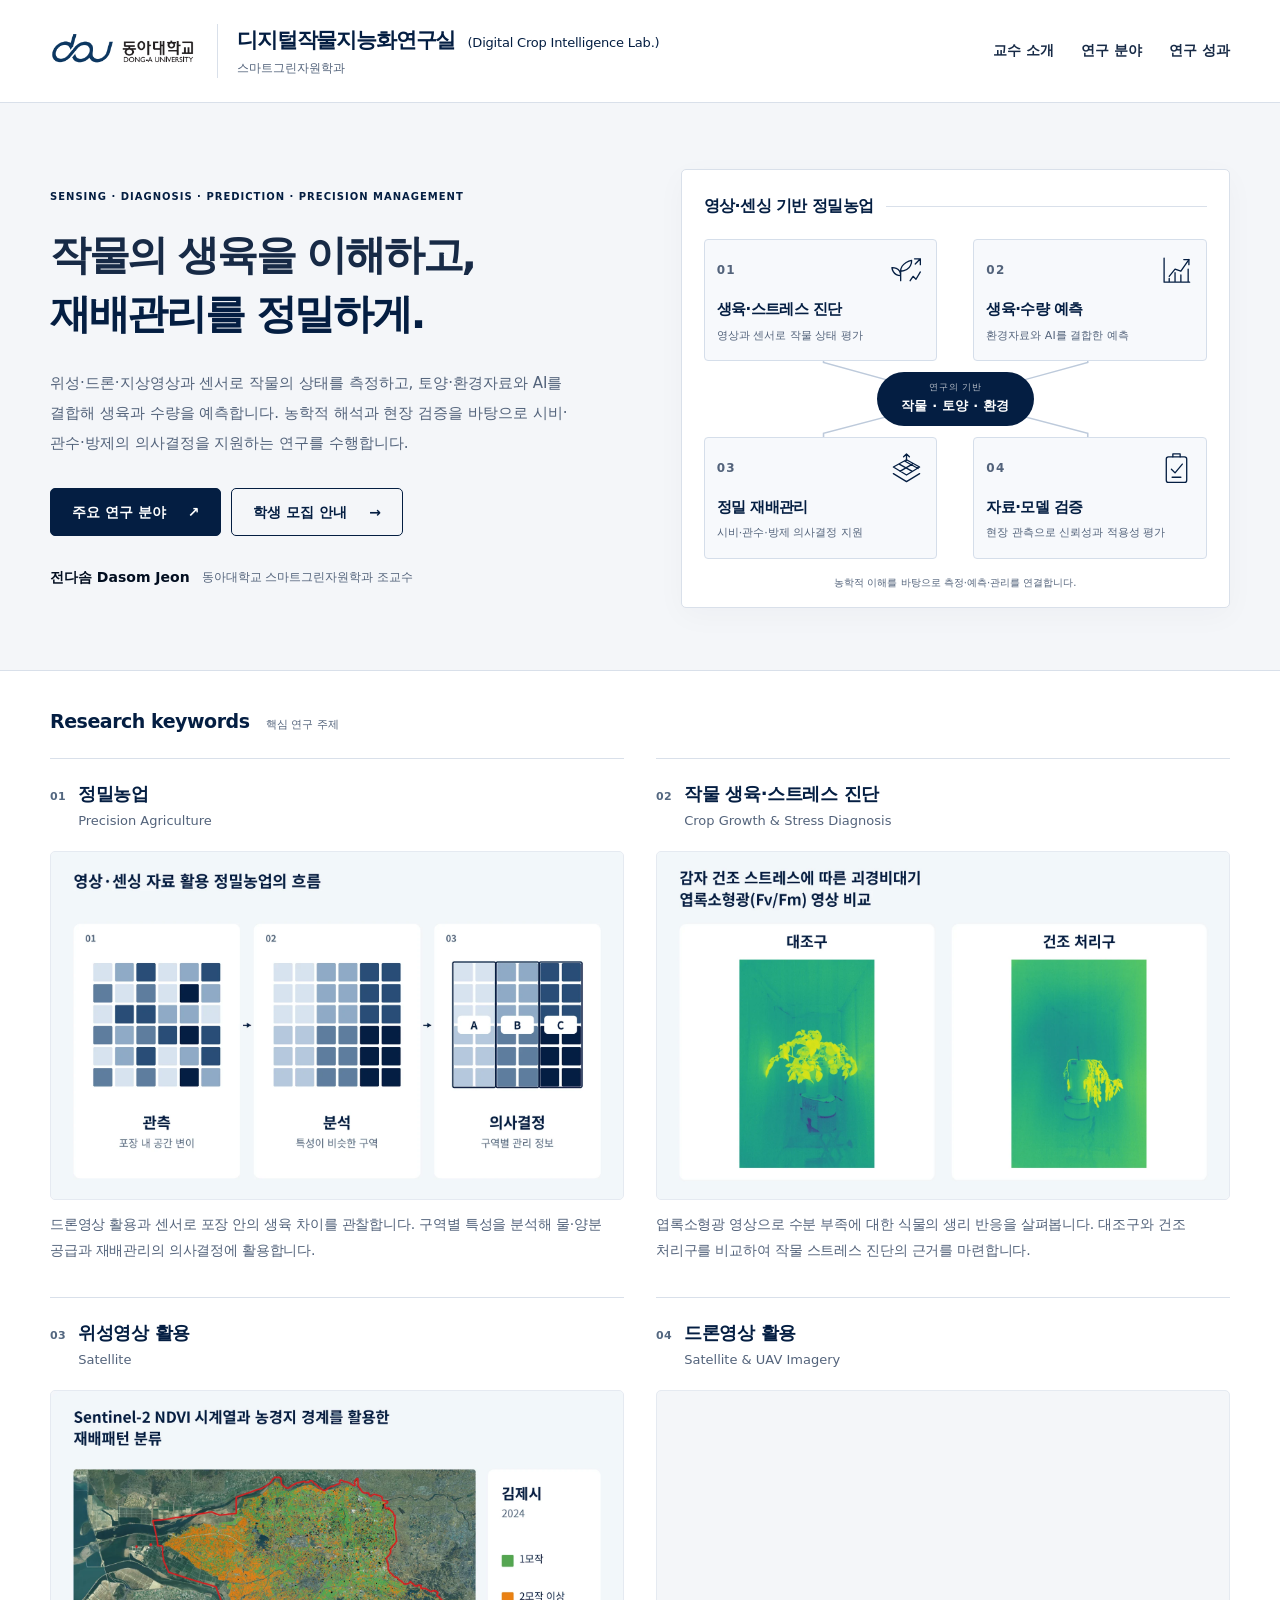
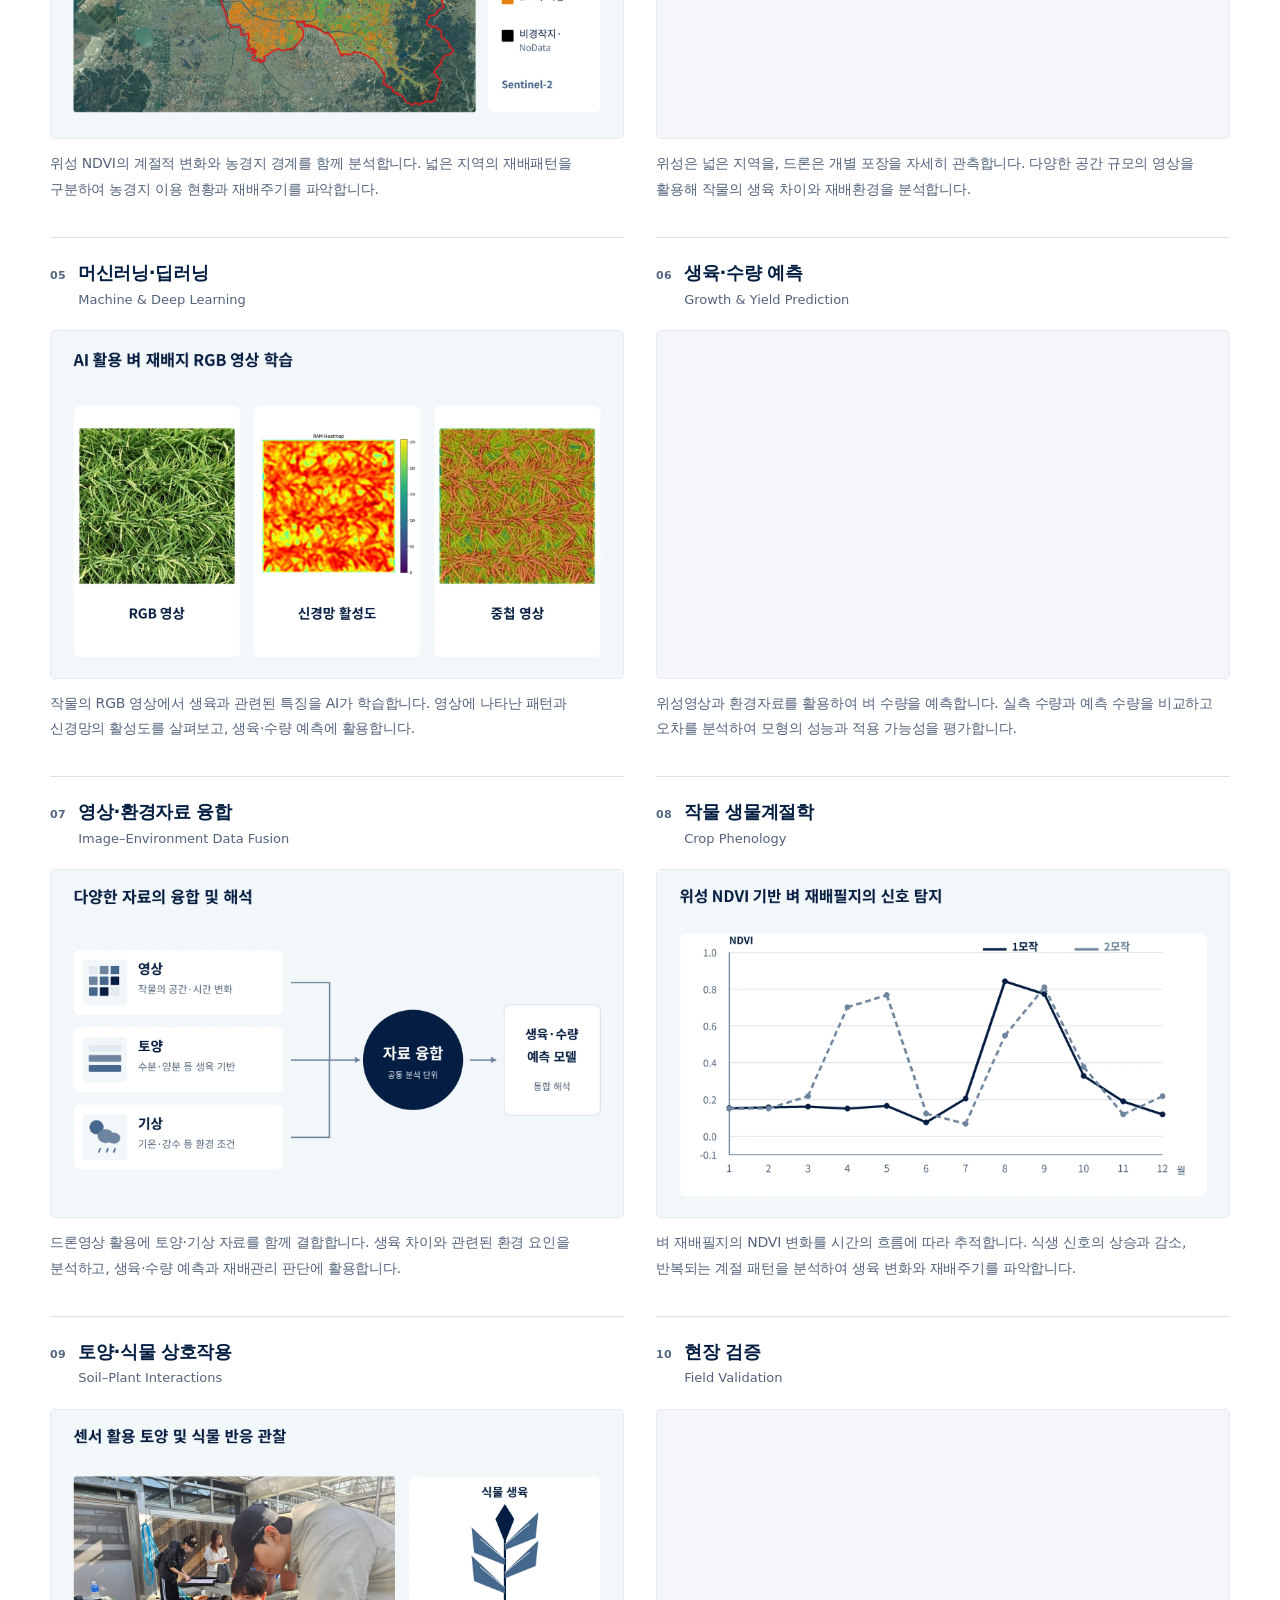
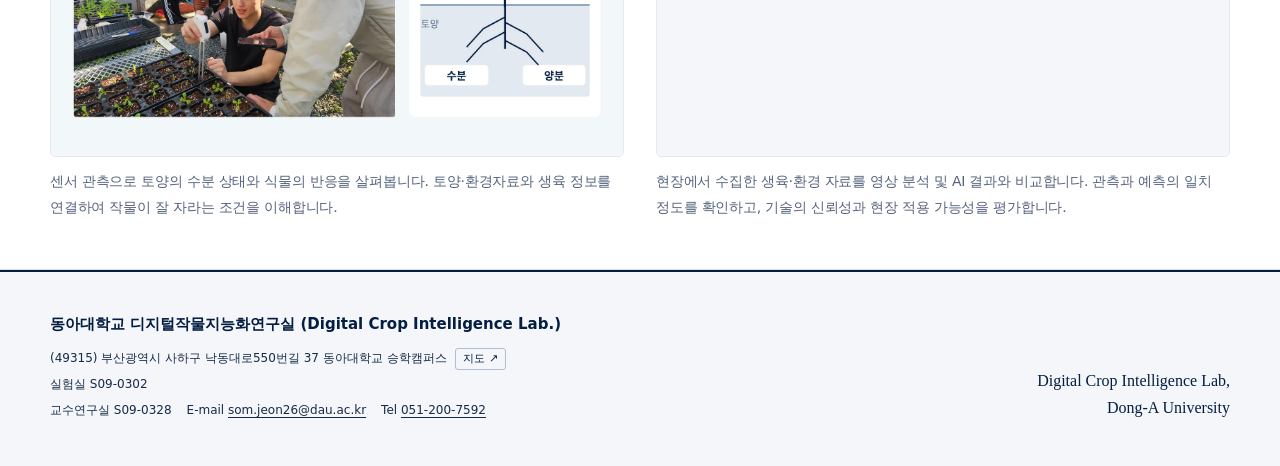
==== index.html @ 8d0b6e5c "Add files via upload" ====
<!doctype html>
<html lang="ko"><head><meta charset="utf-8"><meta name="viewport" content="width=device-width,initial-scale=1"><title>홈 | 전다솜 · 디지털작물지능화연구실</title><meta name="description" content="동아대학교 디지털작물지능화연구실. 영상·센싱·AI와 농학적 이해를 결합해 작물 생육·스트레스 진단, 수량 예측과 정밀 재배관리를 연구합니다."><meta name="theme-color" content="#041e42"><link rel="icon" type="image/svg+xml" href="assets/favicon.svg"><link rel="stylesheet" href="styles.css"><script src="script.js" defer></script><noscript><style>.site-nav{display:block!important}.menu-toggle,.paper-tools{display:none!important}</style></noscript></head><body><a class="skip" href="#main">본문 바로가기</a><header class="site-header"><div class="wrap header-inner"><a class="brand" href="index.html" aria-label="동아대학교 디지털작물지능화연구실 홈"><img class="brand-logo" src="assets/donga-ui.png" alt="동아대학교 DONG-A UNIVERSITY" width="247" height="72"><span class="brand-text"><span class="brand-name">디지털작물지능화연구실 <span class="brand-en" lang="en">(Digital Crop Intelligence Lab.)</span></span><span class="brand-sub">스마트그린자원학과</span></span></a><button class="menu-toggle" type="button" aria-expanded="false" aria-controls="main-nav">메뉴</button><nav class="site-nav" id="main-nav" aria-label="주 메뉴"><ul><li><a href="about.html">교수 소개</a></li><li><a href="research.html">연구 분야</a></li><li><a href="publications.html">연구 성과</a></li></ul></nav></div></header><main id="main" tabindex="-1"><section class="hero home-hero"><div class="wrap"><div class="hero-grid"><div class="hero-copy"><div class="eyebrow">Sensing · Diagnosis · Prediction · Precision Management</div><h1>작물의 생육을 이해하고,<br><em>재배관리를 정밀하게.</em></h1><p>위성·드론·지상영상과 센서로 작물의 상태를 측정하고, 토양·환경자료와 AI를 결합해 생육과 수량을 예측합니다. 농학적 해석과 현장 검증을 바탕으로 시비·관수·방제의 의사결정을 지원하는 연구를 수행합니다.</p><div class="actions"><a class="btn primary" href="research.html">주요 연구 분야 <span aria-hidden="true">↗</span></a><a class="btn secondary" href="recruit.html">학생 모집 안내 <span aria-hidden="true">→</span></a></div><div class="hero-byline"><strong>전다솜 Dasom Jeon</strong><span>동아대학교 스마트그린자원학과 조교수</span></div></div><figure class="research-concept" aria-labelledby="concept-caption"><div class="concept-heading">영상·센싱 기반 정밀농업</div><div class="concept-network"><svg class="concept-lines" viewBox="0 0 480 370" preserveAspectRatio="none" aria-hidden="true"><path d="M114 90V143L240 185 366 143V90M114 280V225L240 185 366 225V280"/></svg><a class="concept-node node-1" href="research.html#diagnosis"><span class="concept-top"><span class="concept-index">01</span><svg viewBox="0 0 48 48" fill="none" stroke="currentColor" stroke-width="1.8" stroke-linecap="round" stroke-linejoin="round" aria-hidden="true"><path d="M16 38V25m0 6C5 31 4 20 4 20s12-1 12 11Zm0-6c0-12 15-15 15-15s1 14-15 15Z"/><path d="M35 8h8v8M43 8l-7 7M29 38l4-6 4 4 6-10"/></svg></span><strong>생육·스트레스 진단</strong><span class="concept-desc">영상과 센서로 작물 상태 평가</span></a><a class="concept-node node-2" href="research.html#prediction"><span class="concept-top"><span class="concept-index">02</span><svg viewBox="0 0 48 48" fill="none" stroke="currentColor" stroke-width="1.8" stroke-linecap="round" stroke-linejoin="round" aria-hidden="true"><path d="M7 7v33h35M14 32l8-10 8 3 11-16"/><path d="M34 9h7v7"/><path d="M14 39v-4m8 4V27m8 12V30m10 9V22"/></svg></span><strong>생육·수량 예측</strong><span class="concept-desc">환경자료와 AI를 결합한 예측</span></a><a class="concept-node node-3" href="research.html#management"><span class="concept-top"><span class="concept-index">03</span><svg viewBox="0 0 48 48" fill="none" stroke="currentColor" stroke-width="1.8" stroke-linecap="round" stroke-linejoin="round" aria-hidden="true"><path d="m6 22 18-10 18 10-18 11-18-11Zm0 9 18 11 18-11M14 18l18 10M22 14l18 10M15 28l17-10"/><path d="M24 13V4m-4 4 4-4 4 4"/></svg></span><strong>정밀 재배관리</strong><span class="concept-desc">시비·관수·방제 의사결정 지원</span></a><a class="concept-node node-4" href="research.html#validation"><span class="concept-top"><span class="concept-index">04</span><svg viewBox="0 0 48 48" fill="none" stroke="currentColor" stroke-width="1.8" stroke-linecap="round" stroke-linejoin="round" aria-hidden="true"><rect x="10" y="8" width="28" height="35" rx="3"/><path d="M19 8V4h10v4M17 25l5 5 10-12M18 36h12"/></svg></span><strong>자료·모델 검증</strong><span class="concept-desc">현장 관측으로 신뢰성과 적용성 평가</span></a><div class="concept-core"><span>연구의 기반</span><strong>작물 · 토양 · 환경</strong></div></div><figcaption id="concept-caption">농학적 이해를 바탕으로 측정·예측·관리를 연결합니다.</figcaption></figure></div></div></section><section class="keywords-section" aria-labelledby="keywords-title"><div class="wrap"><div class="keywords-heading"><h2 id="keywords-title" lang="en">Research keywords</h2><span>핵심 연구 주제</span></div><ol class="keyword-list keyword-gallery"><li class="keyword-card"><div class="keyword-card-heading"><span class="keyword-number">01</span><div><strong>정밀농업</strong><span class="keyword-english" lang="en">Precision Agriculture</span></div></div><figure class="keyword-figure"><button type="button" class="keyword-visual" aria-label="정밀농업 시각자료 크게 보기" aria-haspopup="dialog" data-title="정밀농업"><img src="assets/keywords/01-precision-agriculture.webp" alt="관측, 분석, 의사결정으로 이어지는 정밀농업 개념도. 격자 색은 설명용이며 실제 처방 지도가 아닙니다." width="1650" height="1000" loading="lazy" decoding="async"><span class="keyword-zoom" aria-hidden="true">크게 보기 <span>＋</span></span></button><figcaption>드론영상 활용과 센서로 포장 안의 생육 차이를 관찰합니다. 구역별 특성을 분석해 물·양분 공급과 재배관리의 의사결정에 활용합니다.</figcaption></figure></li><li class="keyword-card"><div class="keyword-card-heading"><span class="keyword-number">02</span><div><strong>작물 생육·스트레스 진단</strong><span class="keyword-english" lang="en">Crop Growth &amp; Stress Diagnosis</span></div></div><figure class="keyword-figure"><button type="button" class="keyword-visual" aria-label="작물 생육·스트레스 진단 시각자료 크게 보기" aria-haspopup="dialog" data-title="작물 생육·스트레스 진단"><img src="assets/keywords/02-crop-stress.webp" alt="감자 괴경비대기의 대조구와 건조 처리구 엽록소 형광 Fv/Fm 원본 영상 두 장." width="1650" height="1000" loading="lazy" decoding="async"><span class="keyword-zoom" aria-hidden="true">크게 보기 <span>＋</span></span></button><figcaption>엽록소형광 영상으로 수분 부족에 대한 식물의 생리 반응을 살펴봅니다. 대조구와 건조 처리구를 비교하여 작물 스트레스 진단의 근거를 마련합니다.</figcaption></figure></li><li class="keyword-card"><div class="keyword-card-heading"><span class="keyword-number">03</span><div><strong>위성영상 활용</strong><span class="keyword-english" lang="en">Satellite</span></div></div><figure class="keyword-figure"><button type="button" class="keyword-visual" aria-label="위성영상 활용 시각자료 크게 보기" aria-haspopup="dialog" data-title="위성영상 활용"><img src="assets/keywords/03-remote-sensing.webp" alt="김제시 2024년 재배패턴 지도. 초록은 1모작, 주황은 2모작 이상, 검정은 비경작지 또는 NoData입니다." width="1650" height="1000" loading="lazy" decoding="async"><span class="keyword-zoom" aria-hidden="true">크게 보기 <span>＋</span></span></button><figcaption>위성 NDVI의 계절적 변화와 농경지 경계를 함께 분석합니다. 넓은 지역의 재배패턴을 구분하여 농경지 이용 현황과 재배주기를 파악합니다.</figcaption></figure></li><li class="keyword-card"><div class="keyword-card-heading"><span class="keyword-number">04</span><div><strong>드론영상 활용</strong><span class="keyword-english" lang="en">Satellite &amp; UAV Imagery</span></div></div><figure class="keyword-figure"><button type="button" class="keyword-visual" aria-label="드론영상 활용 시각자료 크게 보기" aria-haspopup="dialog" data-title="드론영상 활용"><img src="assets/keywords/04-satellite-uav.webp" alt="드론을 준비하는 현장 사진과 벼 시험포장의 상공 영상. 두 자료는 별개의 연구 사례입니다." width="1650" height="1000" loading="lazy" decoding="async"><span class="keyword-zoom" aria-hidden="true">크게 보기 <span>＋</span></span></button><figcaption>위성은 넓은 지역을, 드론은 개별 포장을 자세히 관측합니다. 다양한 공간 규모의 영상을 활용해 작물의 생육 차이와 재배환경을 분석합니다.</figcaption></figure></li><li class="keyword-card"><div class="keyword-card-heading"><span class="keyword-number">05</span><div><strong>머신러닝·딥러닝</strong><span class="keyword-english" lang="en">Machine &amp; Deep Learning</span></div></div><figure class="keyword-figure"><button type="button" class="keyword-visual" aria-label="머신러닝·딥러닝 시각자료 크게 보기" aria-haspopup="dialog" data-title="머신러닝·딥러닝"><img src="assets/keywords/05-machine-learning.webp" alt="실제 벼 RGB 영상, RAM 신경망 활성도 지도와 원본 영상에 중첩한 결과. 활성도는 피해 정도나 인과적 중요도가 아닙니다." width="1650" height="1000" loading="lazy" decoding="async"><span class="keyword-zoom" aria-hidden="true">크게 보기 <span>＋</span></span></button><figcaption>작물의 RGB 영상에서 생육과 관련된 특징을 AI가 학습합니다. 영상에 나타난 패턴과 신경망의 활성도를 살펴보고, 생육·수량 예측에 활용합니다.</figcaption></figure></li><li class="keyword-card"><div class="keyword-card-heading"><span class="keyword-number">06</span><div><strong>생육·수량 예측</strong><span class="keyword-english" lang="en">Growth &amp; Yield Prediction</span></div></div><figure class="keyword-figure"><button type="button" class="keyword-visual" aria-label="생육·수량 예측 시각자료 크게 보기" aria-haspopup="dialog" data-title="생육·수량 예측"><img src="assets/keywords/06-yield-prediction.webp" alt="바로미2 벼의 실측 수량과 모형 예측 수량 산점도. 원본 점과 1대1 기준선, 단위 kg/10a를 유지했습니다." width="1650" height="1000" loading="lazy" decoding="async"><span class="keyword-zoom" aria-hidden="true">크게 보기 <span>＋</span></span></button><figcaption>위성영상과 환경자료를 활용하여 벼 수량을 예측합니다. 실측 수량과 예측 수량을 비교하고 오차를 분석하여 모형의 성능과 적용 가능성을 평가합니다.</figcaption></figure></li><li class="keyword-card"><div class="keyword-card-heading"><span class="keyword-number">07</span><div><strong>영상·환경자료 융합</strong><span class="keyword-english" lang="en">Image–Environment Data Fusion</span></div></div><figure class="keyword-figure"><button type="button" class="keyword-visual" aria-label="영상·환경자료 융합 시각자료 크게 보기" aria-haspopup="dialog" data-title="영상·환경자료 융합"><img src="assets/keywords/07-data-fusion.webp" alt="영상, 토양, 기상 자료가 공통 분석 단위로 융합되고 생육·수량 예측 모델로 연결되는 개념도." width="1650" height="1000" loading="lazy" decoding="async"><span class="keyword-zoom" aria-hidden="true">크게 보기 <span>＋</span></span></button><figcaption>드론영상 활용에 토양·기상 자료를 함께 결합합니다. 생육 차이와 관련된 환경 요인을 분석하고, 생육·수량 예측과 재배관리 판단에 활용합니다.</figcaption></figure></li><li class="keyword-card"><div class="keyword-card-heading"><span class="keyword-number">08</span><div><strong>작물 생물계절학</strong><span class="keyword-english" lang="en">Crop Phenology</span></div></div><figure class="keyword-figure"><button type="button" class="keyword-visual" aria-label="작물 생물계절학 시각자료 크게 보기" aria-haspopup="dialog" data-title="작물 생물계절학"><img src="assets/keywords/08-crop-phenology.webp" alt="제공된 PPT의 실제 월별 NDVI 중 1모작과 2모작 시계열을 다시 그린 그래프. 1월부터 12월까지 원래 수치와 직선 연결을 유지했습니다." width="1650" height="1000" loading="lazy" decoding="async"><span class="keyword-zoom" aria-hidden="true">크게 보기 <span>＋</span></span></button><figcaption>벼 재배필지의 NDVI 변화를 시간의 흐름에 따라 추적합니다. 식생 신호의 상승과 감소, 반복되는 계절 패턴을 분석하여 생육 변화와 재배주기를 파악합니다.</figcaption></figure></li><li class="keyword-card"><div class="keyword-card-heading"><span class="keyword-number">09</span><div><strong>토양·식물 상호작용</strong><span class="keyword-english" lang="en">Soil–Plant Interactions</span></div></div><figure class="keyword-figure"><button type="button" class="keyword-visual" aria-label="토양·식물 상호작용 시각자료 크게 보기" aria-haspopup="dialog" data-title="토양·식물 상호작용"><img src="assets/keywords/09-soil-plant.webp" alt="학생들의 온실 센서 측정 사진과 토양의 수분·양분 및 식물 뿌리의 연결을 표현한 개념도." width="1650" height="1000" loading="lazy" decoding="async"><span class="keyword-zoom" aria-hidden="true">크게 보기 <span>＋</span></span></button><figcaption>센서 관측으로 토양의 수분 상태와 식물의 반응을 살펴봅니다. 토양·환경자료와 생육 정보를 연결하여 작물이 잘 자라는 조건을 이해합니다.</figcaption></figure></li><li class="keyword-card"><div class="keyword-card-heading"><span class="keyword-number">10</span><div><strong>현장 검증</strong><span class="keyword-english" lang="en">Field Validation</span></div></div><figure class="keyword-figure"><button type="button" class="keyword-visual" aria-label="현장 검증 시각자료 크게 보기" aria-haspopup="dialog" data-title="현장 검증"><img src="assets/keywords/10-field-validation.webp" alt="관측 타워가 있는 벼 포장에서 생육을 조사하는 원본 사진과 지상 관측 및 영상 분석의 비교 개념도." width="1650" height="1000" loading="lazy" decoding="async"><span class="keyword-zoom" aria-hidden="true">크게 보기 <span>＋</span></span></button><figcaption>현장에서 수집한 생육·환경 자료를 영상 분석 및 AI 결과와 비교합니다. 관측과 예측의 일치 정도를 확인하고, 기술의 신뢰성과 현장 적용 가능성을 평가합니다.</figcaption></figure></li></ol><dialog id="keyword-lightbox" class="keyword-lightbox" aria-labelledby="keyword-lightbox-title"><div class="keyword-lightbox-head"><p id="keyword-lightbox-title"></p><button type="button" class="keyword-lightbox-close" aria-label="확대 이미지 닫기">닫기 <span aria-hidden="true">×</span></button></div><img id="keyword-lightbox-image" alt=""><p id="keyword-lightbox-caption"></p></dialog></div></section></main><footer class="site-footer"><div class="wrap footer-main"><div class="footer-info"><strong>동아대학교 디지털작물지능화연구실 <span lang="en">(Digital Crop Intelligence Lab.)</span></strong><p>(49315) 부산광역시 사하구 낙동대로550번길 37 동아대학교 승학캠퍼스 <a class="footer-map" href="https://map.kakao.com/?q=%EB%8F%99%EC%95%84%EB%8C%80%ED%95%99%EA%B5%90%20%EC%8A%B9%ED%95%99%EC%BA%A0%ED%8D%BC%EC%8A%A4" target="_blank" rel="noopener noreferrer">지도 <span aria-hidden="true">↗</span></a></p><p>실험실 S09-0302</p><p class="footer-contact"><span>교수연구실 S09-0328</span><span>E-mail <a href="mailto:som.jeon26@dau.ac.kr">som.jeon26@dau.ac.kr</a></span><span>Tel <a href="tel:+82512007592">051-200-7592</a></span></p></div><p class="footer-signature" lang="en">Digital Crop Intelligence Lab,<br>Dong-A University</p></div></footer></body></html>
---- styles.css ----
/* 색상과 간격은 이 파일의 위쪽 변수에서 변경할 수 있습니다. */
:root{--ink:#020e20;--text:#172a46;--muted:#53637b;--navy:#041e42;--navy-dark:#03162f;--tint:#dce3ec;--surface:#f4f6f9;--paper:#fff;--line:#d9e0ea;--soft:#eaf0f7;--radius:14px;--max:1180px}
*{box-sizing:border-box}html{scroll-behavior:smooth;scroll-padding-top:110px}body{margin:0;color:var(--text);background:var(--paper);font-family:'Noto Sans KR','Apple SD Gothic Neo','Malgun Gothic',system-ui,sans-serif;font-size:16px;line-height:1.75;word-break:keep-all}a{color:inherit;text-decoration:none}button,input{font:inherit}img{max-width:100%;height:auto;display:block}button,a,input{ -webkit-tap-highlight-color:transparent}button{cursor:pointer}a:focus-visible,button:focus-visible,input:focus-visible{outline:3px solid #041e42;outline-offset:5px}::selection{background:#d6e0ef}.wrap{width:min(var(--max),calc(100% - 88px));margin:auto}.skip{position:fixed;left:15px;top:-100px;background:white;padding:10px 20px;z-index:100}.skip:focus{top:10px}.topbar{background:var(--navy-dark);color:#e6ebf3;font-size:12px;letter-spacing:.02em}.topbar .wrap{display:flex;align-items:center;justify-content:space-between;gap:20px;min-height:34px}.topbar a:hover{text-decoration:underline}.site-header{position:sticky;top:0;z-index:40;background:#fff;border-bottom:1px solid var(--line)}.header-inner{display:flex;align-items:center;justify-content:space-between;min-height:88px;gap:28px}.brand{display:flex;align-items:center;gap:12px;min-width:0}.brand-mark{width:38px;height:43px;flex:0 0 38px}.brand-name{display:block;font-weight:750;font-size:20px;letter-spacing:-.055em;line-height:1.4}.brand-sub{display:block;color:var(--muted);font-size:11px;letter-spacing:.035em;line-height:1.6}.site-nav ul{display:flex;gap:24px;list-style:none;margin:0;padding:0}.site-nav a{display:block;white-space:nowrap;font-size:14px;font-weight:600;padding:31px 0;border-bottom:2px solid transparent}.site-nav a:hover,.site-nav a[aria-current=page]{color:var(--navy);border-color:var(--navy)}.menu-toggle{display:none;background:white;border:1px solid var(--line);border-radius:6px;padding:7px 12px;color:var(--ink)}
.eyebrow{font-size:11px;font-weight:750;letter-spacing:.19em;text-transform:uppercase;color:var(--navy)}.hero{background:var(--surface);border-bottom:1px solid var(--line);overflow:hidden}.hero-grid{display:grid;grid-template-columns:1.12fr 1fr;gap:58px;align-items:center;padding:72px 0 64px}.hero h1{font-size:clamp(34px,3.7vw,49px);font-weight:750;line-height:1.38;letter-spacing:-.065em;margin:21px 0 24px}.hero h1 em{font-style:normal;color:var(--navy)}.hero p{font-size:16px;line-height:1.95;color:var(--muted);max-width:530px;margin:0}.actions{display:flex;flex-wrap:wrap;gap:10px;margin-top:30px}.btn{display:inline-flex;gap:22px;justify-content:center;align-items:center;padding:12px 21px;border:1px solid var(--navy);font-size:14px;font-weight:650;border-radius:5px;line-height:1.6;transition:background .15s,transform .15s}.btn.primary{background:var(--navy);color:white}.btn.primary:hover{background:var(--navy-dark);transform:translateY(-1px)}.btn.secondary{color:var(--navy);background:transparent}.btn.secondary:hover{background:var(--soft)}.hero-byline{display:flex;gap:12px;align-items:center;margin-top:29px;font-size:12px;color:var(--muted)}.hero-byline strong{font-size:14px;color:var(--ink)}.hero-art{position:relative;margin:0}.hero-art img{width:100%;border-radius:14px}.hero-art figcaption{font-size:10px;color:var(--muted);text-align:right;margin-top:7px;letter-spacing:.03em}.keyword-strip{padding:20px 0;border-top:1px solid var(--line);display:flex;gap:20px;align-items:center}.keyword-strip .label{font-size:10px;letter-spacing:.14em;font-weight:700;color:var(--muted);white-space:nowrap}.tags{display:flex;gap:8px;flex-wrap:wrap}.tag{display:inline-block;border:1px solid var(--line);padding:4px 11px;border-radius:30px;font-size:11px;color:var(--navy);background:rgba(255,255,255,.6)}
.section{padding:68px 0}.section.alt{background:var(--surface)}.section-head{display:flex;justify-content:space-between;gap:25px;align-items:end;margin-bottom:29px}.section-head h2,.content-title{font-size:28px;letter-spacing:-.045em;line-height:1.4;margin:7px 0 0}.section-head p{margin:8px 0 0;font-size:14px;color:var(--muted)}.text-link{display:inline-flex;align-items:center;gap:14px;font-size:13px;font-weight:700;color:var(--navy);white-space:nowrap}.text-link:hover{text-decoration:underline}.research-grid{display:grid;grid-template-columns:repeat(3,1fr);gap:23px}.research-card{border-top:2px solid var(--navy);padding:24px 0 0;display:flex;flex-direction:column;align-items:start}.research-card .index{font-size:11px;letter-spacing:.12em;color:var(--muted)}.research-card h3{font-size:20px;line-height:1.5;letter-spacing:-.035em;margin:15px 0 10px}.research-card p{font-size:14px;color:var(--muted);line-height:1.9;margin:0 0 18px}.research-card .text-link{margin-top:auto}.quick-grid{display:grid;grid-template-columns:repeat(3,1fr);border-top:1px solid var(--line);border-left:1px solid var(--line)}.quick-link{padding:25px 26px;border-right:1px solid var(--line);border-bottom:1px solid var(--line);transition:background .15s}.quick-link:hover{background:var(--soft)}.quick-link .kicker{font-size:10px;color:var(--muted);letter-spacing:.13em;text-transform:uppercase}.quick-link h3{font-size:19px;margin:7px 0}.quick-link p{font-size:13px;color:var(--muted);margin:0;min-height:48px}.quick-link .arrow{display:block;text-align:right;font-size:22px;margin-top:12px;color:var(--navy)}.featured-paper{display:grid;grid-template-columns:150px 1fr;gap:28px;border-top:1px solid var(--line);padding:26px 0}.featured-paper:last-child{border-bottom:1px solid var(--line)}.featured-meta{font-size:12px;color:var(--muted)}.featured-meta strong{display:block;font-size:17px;color:var(--navy);margin-bottom:5px}.featured-paper h3{font-family:Georgia,'Times New Roman',serif;font-size:21px;line-height:1.5;letter-spacing:-.01em;margin:0 0 10px;font-weight:500;word-break:normal}.featured-paper p{margin:0;color:var(--muted);font-size:13px}.contact-band{background:var(--navy-dark);color:white;padding:42px 0}.contact-band .wrap{display:flex;justify-content:space-between;gap:30px;align-items:center}.contact-band h2{font-size:24px;margin:0 0 6px;letter-spacing:-.04em}.contact-band p{font-size:14px;color:#ccd7e6;margin:0}.contact-band .btn{background:#dce3ec;border-color:#dce3ec;color:var(--navy-dark);white-space:nowrap}
.page-head{background:var(--surface);border-bottom:1px solid var(--line);padding:44px 0 40px}.breadcrumbs{font-size:11px;color:var(--muted);display:flex;gap:10px;align-items:center;margin-bottom:25px}.breadcrumbs a:hover{text-decoration:underline}.page-head h1{font-size:36px;line-height:1.4;letter-spacing:-.05em;margin:8px 0 12px}.page-head p{max-width:670px;color:var(--muted);font-size:15px;margin:0}.profile-grid{display:grid;grid-template-columns:270px 1fr;gap:62px;align-items:start}.portrait-wrap{background:var(--surface);border:1px solid var(--line);padding:16px}.portrait-wrap img{width:100%;aspect-ratio:3/4;object-fit:cover;object-position:center top}.profile-label{padding-top:16px}.profile-label h2{margin:0;font-size:26px;letter-spacing:-.04em}.profile-label .en{font:20px Georgia,serif;color:var(--muted)}.profile-label p{font-size:13px;margin:8px 0 0;color:var(--muted)}.profile-content h2{font-size:26px;letter-spacing:-.04em;line-height:1.55;margin:0 0 20px}.profile-content>p{color:var(--muted);font-size:15px;line-height:1.95;margin:0 0 18px}.details-list{margin:30px 0;display:grid;grid-template-columns:110px 1fr;gap:11px 17px;font-size:14px}.details-list dt{font-weight:700;color:var(--ink)}.details-list dd{margin:0;color:var(--muted);overflow-wrap:anywhere}.details-list a{color:var(--navy);text-decoration:underline;text-underline-offset:3px}.info-section{margin-top:34px;border-top:1px solid var(--line);padding-top:24px}.info-section h3{font-size:19px;margin:0 0 17px}.timeline{display:grid;gap:22px}.timeline-row{display:grid;grid-template-columns:105px 1fr;gap:19px;font-size:14px}.timeline-row .time{font-size:12px;color:var(--muted);padding-top:2px}.timeline-row strong{display:block;font-weight:700}.timeline-row p{font-size:13px;color:var(--muted);margin:3px 0 0}.subtle-note{font-size:12px;color:var(--muted);line-height:1.8}.research-detail{display:grid;grid-template-columns:95px 1fr;gap:25px;padding:36px 0 42px;border-bottom:1px solid var(--line);scroll-margin-top:110px}.research-detail:first-child{padding-top:0}.research-detail .large-number{font:46px Georgia,serif;color:#afbed2;line-height:1}.research-detail h2{font-size:27px;letter-spacing:-.035em;line-height:1.45;margin:0 0 9px}.research-detail .subtitle{font-size:11px;letter-spacing:.1em;color:var(--navy);text-transform:uppercase;margin:0 0 20px}.research-detail p{font-size:15px;color:var(--muted);line-height:1.95;max-width:850px}.research-detail ul{padding-left:20px;color:var(--muted);font-size:14px;line-height:2}.research-detail .tags{margin-top:20px}.approach{display:grid;grid-template-columns:repeat(3,1fr);gap:22px;margin-top:28px}.approach>div{border-left:2px solid var(--line);padding-left:20px}.approach h3{font-size:17px;margin:0 0 8px}.approach p{font-size:13px;color:var(--muted);margin:0}
.paper-tools{display:flex;justify-content:space-between;align-items:center;gap:18px;margin-bottom:28px;flex-wrap:wrap}.filters{display:flex;gap:8px;flex-wrap:wrap}.filter{border:1px solid var(--line);border-radius:4px;background:white;color:var(--muted);font-size:13px;padding:7px 16px}.filter[aria-pressed=true]{background:var(--navy);border-color:var(--navy);color:white}.paper-search{position:relative;display:flex;align-items:center;gap:10px}.paper-search input{width:230px;border:1px solid var(--line);border-radius:4px;padding:8px 12px;font-size:13px;background:white;color:var(--ink)}.paper-count{font-size:12px;color:var(--muted);margin:0 0 16px}.paper{border-top:1px solid var(--line);display:grid;grid-template-columns:73px 1fr;gap:25px;padding:30px 0}.paper:last-of-type{border-bottom:1px solid var(--line)}.paper[hidden]{display:none}.paper-year{font:24px Georgia,serif;color:var(--navy);line-height:1.5}.paper h2{font:500 23px/1.5 Georgia,'Times New Roman',serif;letter-spacing:-.01em;margin:0 0 12px;word-break:normal}.paper .authors{font-size:13px;color:var(--muted);margin:0 0 8px}.paper .journal{font-size:13px;color:var(--navy);margin:0 0 11px}.paper .summary{font-size:14px;color:var(--muted);margin:0 0 16px}.paper-bottom{display:flex;gap:14px;align-items:center;flex-wrap:wrap}.paper-bottom .tag{font-size:10px;padding:3px 10px}.no-results{padding:50px 0;color:var(--muted);text-align:center;border-top:1px solid var(--line)}[hidden]{display:none!important}.thesis{background:var(--surface);border:1px solid var(--line);padding:26px 30px;margin-top:38px}.thesis h2{font-size:19px;margin:0 0 9px}.thesis h3{font:500 20px/1.6 Georgia,serif;word-break:normal;margin:0 0 10px}.thesis p{font-size:13px;color:var(--muted);margin:0 0 14px}.empty-state{border:1px solid var(--line);background:var(--surface);padding:47px;max-width:900px;margin:auto}.empty-state h2{font-size:25px;line-height:1.5;letter-spacing:-.04em;margin:12px 0}.empty-state p{color:var(--muted);font-size:15px;max-width:640px}.member-card{display:grid;grid-template-columns:220px 1fr;gap:38px;align-items:center;border:1px solid var(--line);padding:27px}.member-card img{width:100%;aspect-ratio:3/4;object-fit:cover;object-position:top}.member-card h2{font-size:27px;margin:8px 0 0}.member-card .en{font:22px Georgia,serif;color:var(--muted)}.member-card p{font-size:14px;color:var(--muted)}.members-note{margin-top:35px;padding-top:27px;border-top:1px solid var(--line)}.members-note h2{font-size:21px;margin:0 0 10px}.members-note p{font-size:14px;color:var(--muted)}.contact-grid{display:grid;grid-template-columns:1.1fr 1fr;gap:50px}.contact-row{padding:23px 0;border-top:1px solid var(--line)}.contact-row:last-child{border-bottom:1px solid var(--line)}.contact-row .label{font-size:11px;letter-spacing:.1em;color:var(--muted);display:block;margin-bottom:10px;text-transform:uppercase}.contact-row a{font-size:21px;line-height:1.5;color:var(--navy);overflow-wrap:anywhere}.contact-row a:hover{text-decoration:underline}.contact-row p{font-size:15px;margin:0}.contact-row small{display:block;font-size:12px;color:var(--muted);margin-top:10px}.contact-aside{background:var(--surface);border:1px solid var(--line);padding:30px}.contact-aside h2{font-size:23px;margin:0 0 17px}.contact-aside h3{font-size:16px;margin:25px 0 7px}.contact-aside p{font-size:14px;color:var(--muted);line-height:1.9}.contact-aside .btn{margin-top:18px}.site-footer{padding:36px 0;border-top:1px solid var(--line);background:#fff}.footer-main{display:flex;justify-content:space-between;gap:35px}.footer-main strong{font-size:15px}.footer-main p{font-size:12px;color:var(--muted);margin:5px 0}.footer-links{display:flex;gap:20px;font-size:12px;color:var(--muted);align-items:start}.footer-links a:hover{text-decoration:underline}.footer-bottom{border-top:1px solid var(--line);padding-top:18px;margin-top:24px;display:flex;justify-content:space-between;gap:20px;font-size:10px;color:var(--muted);letter-spacing:.02em}.sr-only{position:absolute;width:1px;height:1px;padding:0;margin:-1px;overflow:hidden;clip:rect(0,0,0,0);white-space:nowrap;border:0}
@media(min-width:1500px){.hero-grid{padding-top:82px;padding-bottom:75px}}
@media(max-width:1120px){.wrap{width:calc(100% - 56px)}.header-inner{gap:18px}.brand-name{font-size:18px}.brand-sub{font-size:10px}.site-nav ul{gap:18px}.site-nav a{font-size:13px}.hero-grid{gap:30px}.hero h1{font-size:40px}}
@media(max-width:960px){.menu-toggle{display:block}.header-inner{min-height:78px;flex-wrap:wrap}.site-nav{display:none;width:100%;padding-bottom:16px}.site-nav.open{display:block}.site-nav ul{display:grid;grid-template-columns:repeat(3,1fr);gap:0 20px}.site-nav a{padding:10px 0}.hero-grid{gap:22px;padding:48px 0}.hero h1{font-size:34px}.hero p{font-size:14px}.hero-byline{flex-wrap:wrap}.profile-grid{gap:35px;grid-template-columns:220px 1fr}.research-card h3{font-size:18px}.brand-name{font-size:19px}}
@media(max-width:700px){.wrap{width:calc(100% - 40px)}.topbar .wrap{font-size:10px;min-height:30px;gap:10px}.topbar .top-email{display:none}.brand-mark{width:31px;flex-basis:31px;height:36px}.brand{gap:9px}.brand-name{font-size:17px}.brand-sub{font-size:9px}.header-inner{min-height:73px;gap:12px}.menu-toggle{font-size:12px;padding:6px 9px}.site-nav ul{grid-template-columns:repeat(2,1fr)}.hero-grid{grid-template-columns:1fr;padding:38px 0 24px;gap:28px}.hero h1{font-size:36px;line-height:1.4;margin:17px 0 20px}.hero p{font-size:14px;line-height:1.9}.hero-art{max-width:460px;width:100%;margin:0 auto}.hero-byline{margin-top:22px}.keyword-strip{align-items:flex-start;flex-direction:column;gap:10px;padding:17px 0 20px}.tag{font-size:10px}.section{padding:42px 0}.section-head{align-items:start;flex-direction:column;gap:12px;margin-bottom:24px}.section-head h2,.content-title{font-size:25px}.research-grid{grid-template-columns:1fr;gap:26px}.research-card{padding-top:18px}.research-card h3{font-size:21px;margin-top:9px}.quick-grid{grid-template-columns:repeat(2,1fr)}.quick-link{padding:20px 17px}.quick-link h3{font-size:17px}.quick-link p{font-size:12px;min-height:63px}.featured-paper{grid-template-columns:1fr;gap:12px;padding:23px 0}.featured-meta{display:flex;gap:12px;align-items:center}.featured-meta strong{margin:0;font-size:14px}.featured-paper h3{font-size:20px}.contact-band{padding:32px 0}.contact-band .wrap{flex-direction:column;align-items:start;gap:20px}.contact-band h2{font-size:21px}.page-head{padding:28px 0}.breadcrumbs{margin-bottom:20px}.page-head h1{font-size:30px}.page-head p{font-size:14px}.profile-grid{grid-template-columns:1fr;gap:30px}.portrait-wrap{max-width:260px}.profile-content h2{font-size:23px}.details-list{grid-template-columns:77px 1fr;gap:12px;font-size:13px}.timeline-row{grid-template-columns:80px 1fr;gap:14px}.research-detail{grid-template-columns:42px 1fr;gap:15px;padding:28px 0}.research-detail .large-number{font-size:33px}.research-detail h2{font-size:22px}.research-detail p{font-size:14px}.research-detail .subtitle{font-size:10px;letter-spacing:.045em}.approach{grid-template-columns:1fr;gap:24px}.paper-tools{align-items:stretch;flex-direction:column}.paper-search input{width:100%}.paper-search{width:100%}.filter{font-size:12px;padding:7px 12px}.paper{grid-template-columns:1fr;gap:8px;padding:25px 0}.paper-year{font-size:19px}.paper h2{font-size:21px}.paper .summary{font-size:13px}.thesis{padding:22px}.empty-state{padding:28px}.empty-state h2{font-size:22px}.member-card{grid-template-columns:1fr;gap:20px;padding:22px}.member-card img{max-width:210px}.contact-grid{grid-template-columns:1fr;gap:28px}.contact-row a{font-size:19px}.contact-aside{padding:25px}.footer-main{flex-direction:column;gap:21px}.footer-links{flex-wrap:wrap;gap:15px}.footer-bottom{flex-direction:column;gap:5px}.btn{font-size:13px;padding:11px 16px;gap:16px}}
@media(prefers-reduced-motion:reduce){html{scroll-behavior:auto}*{transition:none!important}}

/* Revision 2026-11-12: Dong-A identity, Pantone 282 C family, contact footer. */
.site-header{background:#fff}
.header-inner{min-height:104px;gap:24px}
.brand{gap:20px;min-width:0}
.brand-logo{display:block;width:172px;height:auto;flex:0 0 172px;object-fit:contain}
.brand-text{display:block;border-left:1px solid var(--line);padding-left:20px}
.brand-name{font-size:22px;line-height:1.45;letter-spacing:-.055em;color:var(--navy);font-weight:750;white-space:nowrap}
.brand-sub{font-size:11px;line-height:1.7;letter-spacing:-.025em;margin-top:3px;color:var(--muted)}
.site-nav ul{gap:21px}
.site-nav a{padding:37px 0}
.btn.primary:hover{background:#020e20}
.site-footer{background:var(--surface);padding:39px 0 41px;border-top:2px solid var(--navy)}
.footer-main{align-items:flex-end;gap:34px}
.footer-info{min-width:0;flex:1}
.footer-info>strong{display:block;font-size:15px;font-weight:750;color:var(--navy);line-height:1.8;margin-bottom:9px}
.footer-info>strong span{font-weight:650}
.footer-info>p{font-size:12px;line-height:1.9;color:var(--text);margin:3px 0}
.footer-map{display:inline-block;font-size:11px;line-height:1.6;padding:1px 7px;margin-left:5px;border:1px solid #afbed2;border-radius:3px;color:var(--navy);white-space:nowrap;vertical-align:baseline}
.footer-map:hover{background:var(--navy);border-color:var(--navy);color:white}
.footer-contact{display:flex;flex-wrap:wrap;column-gap:15px;row-gap:2px}
.footer-contact span{display:inline-block}
.footer-contact a{text-decoration:underline;text-underline-offset:3px;overflow-wrap:anywhere}
.footer-signature{font-family:Georgia,'Times New Roman',serif;text-align:right;font-size:16px!important;line-height:1.7;color:var(--navy)!important;margin:0 0 3px!important;flex-shrink:0}
.contact-row .address-map{font-size:12px;margin-left:5px;display:inline-block;text-decoration:underline;text-underline-offset:3px}
@media(max-width:1120px){.brand{gap:15px}.brand-logo{width:145px;flex-basis:145px}.brand-text{padding-left:15px}.brand-name{font-size:20px}.brand-sub{font-size:10px}.site-nav ul{gap:16px}.header-inner{gap:18px}}
@media(max-width:960px){.header-inner{min-height:92px}.brand-logo{width:165px;flex-basis:165px}.brand-name{font-size:22px}.brand-sub{font-size:11px}.site-nav a{padding:10px 0}.footer-main{align-items:flex-start;flex-direction:column;gap:23px}.footer-signature{text-align:left;font-size:15px!important}}
@media(max-width:700px){.header-inner{min-height:86px;gap:8px}.brand{gap:9px;flex:1}.brand-logo{width:88px;flex-basis:88px}.brand-text{padding-left:9px;min-width:0}.brand-name{font-size:16px;line-height:1.4}.brand-sub{font-size:9px;line-height:1.65;max-width:186px;margin-top:3px}.menu-toggle{font-size:11px;padding:5px 7px;flex:0 0 auto}.site-footer{padding:29px 0}.footer-info>strong{font-size:14px}.footer-info>strong span{display:block;font-size:12px}.footer-info>p{font-size:11px}.footer-contact{flex-direction:column;gap:2px}.footer-signature{font-size:15px!important;line-height:1.6}.footer-main{gap:21px}}
@media(max-width:360px){.wrap{width:calc(100% - 28px)}.brand{gap:7px}.brand-logo{width:70px;flex-basis:70px}.brand-text{padding-left:7px}.brand-name{font-size:14px}.brand-sub{font-size:8px}.menu-toggle{padding:4px 6px}}


/* 2차 수정: 연구실 영문명, 네 연구 축, 모집 안내, 연도별 연구 성과 */
.brand-name{font-size:21px;white-space:normal;line-height:1.55}
.brand-en{display:inline-block;font-size:13px;font-weight:500;letter-spacing:-.015em;margin-left:6px;vertical-align:baseline}
.brand-sub{font-size:12px;letter-spacing:0;margin-top:2px}
.brand-logo{width:148px;flex-basis:148px}
.header-inner{gap:24px;min-height:102px}
.brand{gap:19px}
.brand-text{padding-left:19px}
.site-nav ul{gap:27px}
.site-nav a{font-size:14px;padding:35px 0}
.hero-grid{grid-template-columns:1.05fr 1fr;gap:54px;padding:66px 0 62px;align-items:center}
.hero-copy .eyebrow{max-width:480px;font-size:10px;letter-spacing:.1em;line-height:1.9}
.hero h1{font-size:clamp(32px,3.2vw,43px);line-height:1.45;letter-spacing:-.055em;margin:20px 0 23px}
.hero p{font-size:15px;line-height:2;max-width:530px}
.hero-byline{flex-wrap:wrap;row-gap:3px}
.research-concept{margin:0;color:var(--navy);padding:22px 22px 16px;background:#fff;border:1px solid var(--line);border-radius:5px;box-shadow:0 8px 30px #041e4208}
.concept-heading{font-size:16px;letter-spacing:-.035em;font-weight:750;margin-bottom:19px;display:flex;align-items:center;gap:12px}
.concept-heading:after{content:"";height:1px;background:var(--line);flex:1}
.concept-network{position:relative;display:grid;grid-template-columns:1fr 1fr;grid-template-rows:auto 76px auto;gap:0 36px}
.concept-lines{position:absolute;inset:0;width:100%;height:100%;z-index:0;pointer-events:none}
.concept-lines path{stroke:#bdcadb;stroke-width:1.5;fill:none}
.concept-node{z-index:1;position:relative;padding:13px 12px 15px;border:1px solid #d5deea;background:#f7f9fc;border-radius:4px;min-width:0;transition:border-color .15s,background .15s}
.concept-node:hover{background:#eef2f8;border-color:var(--navy)}
.concept-top{display:flex;justify-content:space-between;align-items:center;margin-bottom:10px}
.concept-index{font-size:12px;letter-spacing:.1em;font-weight:600;color:var(--muted)}
.concept-top svg{width:35px;height:35px;flex:0 0 35px}
.concept-node strong{display:block;font-size:15px;line-height:1.5;letter-spacing:-.04em;margin-bottom:5px}
.concept-desc{display:block;font-size:11px;line-height:1.75;color:var(--muted)}
.node-1{grid-area:1/1}.node-2{grid-area:1/2}.node-3{grid-area:3/1}.node-4{grid-area:3/2}
.concept-core{grid-area:2/1/3/3;align-self:center;justify-self:center;z-index:2;background:var(--navy);color:#fff;padding:8px 24px;text-align:center;border-radius:30px}
.concept-core span{font-size:9px;display:block;opacity:.72;letter-spacing:.1em}
.concept-core strong{font-size:13px;letter-spacing:.015em;display:block}
.research-concept figcaption{font-size:10px;margin-top:15px;color:var(--muted);line-height:1.7;text-align:center}
.keywords-section{padding:32px 0 40px;border-bottom:1px solid var(--line)}
.keywords-heading{display:flex;align-items:baseline;gap:16px;margin-bottom:23px}
.keywords-heading h2{font-size:19px;font-weight:650;letter-spacing:-.025em;line-height:1.5;margin:0;color:var(--navy)}
.keywords-heading>span{font-size:11px;color:var(--muted)}
.keyword-list{display:grid;grid-template-columns:repeat(5,1fr);gap:22px 23px;list-style:none;margin:0;padding:0}
.keyword-list li{display:flex;gap:8px;min-width:0;align-items:baseline}
.keyword-number{font-size:10px;font-weight:650;color:#536780}
.keyword-list strong{font-size:12px;font-weight:650;color:var(--navy);display:block;line-height:1.65}
.keyword-list li>span>span{display:block;font-size:10px;color:var(--muted);line-height:1.65;margin-top:3px;word-break:normal}
.research-detail .subtitle{margin-bottom:9px}.research-detail h2{margin-bottom:15px}
.research-next{display:flex;gap:26px;flex-wrap:wrap;margin-top:35px;align-items:center}
.research-next p{margin:0;font-size:15px;color:var(--navy)}
.publications-section{padding-top:38px}
.paper-tools{border-bottom:1px solid var(--line);padding-bottom:24px;margin-bottom:16px}
.filter{padding:8px 19px;font-size:13px}.paper-search input{width:260px}
.paper-count{margin:0 0 32px}
.publication-year{display:grid;grid-template-columns:125px minmax(0,1fr);gap:40px;padding:0 0 38px}
.publication-year+.publication-year{padding-top:22px}
.year-heading{border-top:3px solid var(--navy);padding-top:12px;align-self:start;position:sticky;top:127px}
.year-heading h2{font:500 39px/1.4 Georgia,'Times New Roman',serif;color:var(--navy);letter-spacing:-.025em;margin:0}
.year-count{font-size:12px;color:var(--muted)}
.publication{border-top:1px solid var(--line);padding:23px 0 28px}
.publication:last-child{border-bottom:1px solid var(--line)}
.publication-class{display:inline-block;color:var(--navy);font-size:11px;line-height:1.6;padding:3px 9px;border:1px solid #ccd6e4;background:var(--surface);border-radius:3px;margin:0 0 12px}
.publication-journal{margin:0 0 9px;font-size:13px;font-weight:650;color:var(--navy);line-height:1.7}
.publication-journal span{font-weight:400;color:var(--muted);margin-left:12px;white-space:nowrap}
.publication h3{font-size:21px;line-height:1.5;font-weight:600;letter-spacing:-.025em;color:var(--ink);margin:0 0 13px;word-break:keep-all;overflow-wrap:anywhere}
.publication-authors{font-size:13px;color:var(--muted);line-height:1.8;margin:0 0 13px;word-break:normal}
.publication-authors strong{font-weight:800;color:var(--navy)}
.publication-summary{font-size:14px;line-height:1.95;color:var(--muted);margin:0 0 15px;max-width:920px}
.publication-link{font-size:12px}
.join-intro{display:grid;grid-template-columns:1fr 1.6fr;gap:60px;padding-bottom:38px;border-bottom:1px solid var(--line)}
.recruit-content h2{font-size:25px;line-height:1.55;letter-spacing:-.04em;margin:10px 0 18px;color:var(--navy)}
.recruit-content p{color:var(--muted);font-size:15px;line-height:1.95}
.join-intro p:first-child{margin-top:4px}.join-intro p:last-child{margin-bottom:0}
.join-tracks{display:grid;grid-template-columns:1fr 1fr;gap:54px;padding:38px 0 42px}
.join-tracks section+section{border-left:1px solid var(--line);padding-left:54px}
.join-tracks h2{font-size:23px;margin:8px 0 14px}
.join-tracks p{font-size:14px}.join-tracks p:last-child{margin-bottom:0}
.learning-section{padding:34px 0 36px;border-top:1px solid var(--line)}
.learning-list{list-style:none;margin:28px 0 0;padding:0;display:grid;grid-template-columns:1fr 1fr;gap:30px 50px}
.learning-list li{display:flex;gap:20px}.learning-list li>span{font:25px Georgia,serif;color:#536780;line-height:1.4}
.learning-list h3{font-size:18px;color:var(--navy);margin:0 0 8px;line-height:1.5;letter-spacing:-.025em}
.learning-list p{font-size:14px;margin:0}
.career-section{border-top:1px solid var(--line);padding:25px 0 35px}
.career-section h2{font-size:22px}.career-section dl{display:grid;grid-template-columns:130px 1fr;gap:16px 25px;font-size:14px;margin-top:25px}
.career-section dt{font-weight:700;color:var(--navy)}.career-section dd{margin:0;color:var(--muted)}
.join-contact{display:flex;justify-content:space-between;align-items:center;gap:40px;background:var(--surface);border-top:2px solid var(--navy);padding:30px 35px}
.join-contact .btn{white-space:nowrap}.join-contact p{font-size:14px;margin:8px 0}
.join-contact .join-email{font-size:21px;font-weight:600;color:var(--navy);margin:16px 0 5px;overflow-wrap:anywhere}
.join-contact .subtle-note{font-size:12px}
@media(max-width:1200px){.brand-en{display:block;margin:0;font-size:12px}.brand-name{font-size:21px}.brand-sub{font-size:11px}.hero-grid{gap:34px}.hero h1{font-size:36px}.concept-network{gap:0 22px}.research-concept{padding:20px 18px 15px}.concept-node strong{font-size:14px}}
@media(max-width:960px){.site-nav a{padding:10px 0}.site-nav ul{grid-template-columns:repeat(3,1fr);gap:0 20px}.header-inner{min-height:100px}.brand-logo{width:150px;flex-basis:150px}.brand-en{display:inline-block;margin-left:5px}.brand-name{font-size:20px}.brand-sub{font-size:11px}.hero-grid{grid-template-columns:1fr;gap:34px;padding:44px 0}.hero-copy{max-width:680px}.hero h1{font-size:39px}.hero p{max-width:680px}.research-concept{width:100%;max-width:610px;margin:auto}.concept-network{gap:0 40px}.concept-node strong{font-size:17px}.concept-desc{font-size:12px}.keyword-list{grid-template-columns:repeat(3,1fr)}.publication-year{grid-template-columns:90px minmax(0,1fr);gap:24px}.year-heading{top:125px}.year-heading h2{font-size:33px}.join-intro{gap:30px}.join-tracks{gap:30px}.join-tracks section+section{padding-left:30px}.learning-list{gap:25px}.join-contact{flex-direction:column;align-items:flex-start;gap:17px}}
@media(max-width:700px){.header-inner{min-height:98px;gap:8px}.brand{gap:10px}.brand-logo{width:76px;flex-basis:76px}.brand-text{padding-left:10px}.brand-name{font-size:16px;line-height:1.45}.brand-en{display:block;font-size:10px;letter-spacing:-.02em;margin-left:0;margin-top:2px;white-space:nowrap}.brand-sub{font-size:10px;margin-top:3px}.site-nav ul{grid-template-columns:repeat(3,1fr);gap:12px}.site-nav a{font-size:12px;text-align:center}.menu-toggle{padding:6px 7px;font-size:10px}.hero-grid{padding:34px 0 30px;gap:30px}.hero-copy .eyebrow{font-size:9px;letter-spacing:.06em;max-width:340px}.hero h1{font-size:31px;line-height:1.48;margin:16px 0 20px}.hero p{font-size:14px}.hero-byline{font-size:11px;gap:4px 10px}.hero-byline strong{font-size:13px}.research-concept{padding:18px 14px 13px}.concept-heading{font-size:15px;margin-bottom:15px}.concept-network{gap:0 18px;grid-template-rows:auto 72px auto}.concept-node{padding:11px 9px 13px}.concept-top svg{width:29px;height:29px;flex-basis:29px}.concept-top{margin-bottom:9px}.concept-node strong{font-size:13px;letter-spacing:-.045em}.concept-desc{font-size:10px;line-height:1.8}.concept-core{padding:7px 19px}.concept-core strong{font-size:12px}.concept-core span{font-size:8px}.research-concept figcaption{font-size:9px}.keywords-section{padding:25px 0 31px}.keywords-heading{gap:12px;margin-bottom:20px}.keywords-heading h2{font-size:18px}.keyword-list{grid-template-columns:1fr 1fr;gap:20px 18px}.keyword-list strong{font-size:11px}.keyword-list li>span>span{font-size:9px}.keyword-number{font-size:9px}.publication-year{grid-template-columns:1fr;gap:16px;padding-bottom:30px}.year-heading{position:static;display:flex;align-items:baseline;gap:15px;padding-top:10px}.year-heading h2{font-size:32px}.publication h3{font-size:18px;line-height:1.65}.publication-summary{font-size:13px}.publication-authors{font-size:12px}.publication-journal{font-size:12px}.publication-journal span{display:block;margin-left:0;font-size:11px}.publication-class{font-size:10px}.paper-tools{gap:16px}.paper-search input{width:100%}.filter{padding:7px 13px;font-size:12px}.publications-section{padding-top:28px}.paper-count{margin-bottom:20px}.research-next{gap:15px}.research-next p{width:100%;font-size:14px}.join-intro{grid-template-columns:1fr;gap:8px;padding-bottom:25px}.join-intro h2 br{display:none}.recruit-content h2{font-size:22px}.recruit-content p{font-size:14px}.join-tracks{grid-template-columns:1fr;gap:24px;padding:29px 0}.join-tracks section+section{border-left:0;border-top:1px solid var(--line);padding:25px 0 0}.learning-list{grid-template-columns:1fr;gap:25px}.learning-list h3{font-size:17px}.learning-list p{font-size:13px}.learning-list li{gap:15px}.career-section h2{font-size:20px}.career-section dl{grid-template-columns:1fr;gap:7px;font-size:13px}.career-section dd{margin-bottom:14px}.join-contact{padding:23px 20px}.join-contact .join-email{font-size:18px}.footer-info>strong span{font-size:11px}.footer-signature{font-size:14px!important}}
@media(max-width:360px){.header-inner{min-height:91px}.brand-logo{width:59px;flex-basis:59px}.brand{gap:7px}.brand-text{padding-left:7px}.brand-name{font-size:14px}.brand-en{font-size:8.5px}.brand-sub{font-size:9px}.menu-toggle{font-size:9px;padding:5px}.hero h1{font-size:27px}.concept-node strong{font-size:12px}.concept-desc{font-size:9px}.concept-network{gap:0 14px}.concept-core{padding:7px 14px}.keyword-list{gap:18px 10px}.keyword-list strong{font-size:10px}}

/* 교수 소개 2차 수정안: 학력, 관심 연구 분야, 경력 및 수상 */
.research-interests{margin:0;padding-left:1.3em;display:grid;gap:5px}
.research-interests li{padding-left:3px}
.research-interests li::marker{color:var(--navy);font-size:12px;font-weight:650}
.education-timeline .time{font-size:14px;color:var(--navy)}
.education-timeline .degree-ko{margin-bottom:5px;line-height:1.8}
.education-timeline .degree-en{font-size:14px;line-height:1.8;word-break:normal;overflow-wrap:anywhere}
@media(max-width:700px){.profile-content .details-list{grid-template-columns:95px minmax(0,1fr);gap:13px}.profile-content .details-list dt{font-size:13px}.education-timeline .degree-en{font-size:13px}.education-timeline .timeline-row{grid-template-columns:56px minmax(0,1fr);gap:16px}}

/* Research keywords: imagery only within the existing homepage section. */
.keywords-section{padding-top:36px;padding-bottom:48px}
.keyword-gallery{grid-template-columns:repeat(2,minmax(0,1fr));gap:34px 32px}
.keyword-gallery>li.keyword-card{display:block;min-width:0;padding-top:20px;border-top:1px solid var(--line)}
.keyword-card-heading{display:flex;align-items:baseline;gap:12px;margin-bottom:16px;min-height:56px}
.keyword-gallery .keyword-number{font-size:11px;letter-spacing:.04em;font-variant-numeric:tabular-nums}
.keyword-gallery .keyword-card-heading strong{font-size:18px;line-height:1.65;font-weight:700;letter-spacing:-.02em}
.keyword-english{display:block;font-size:13px;line-height:1.6;margin-top:2px;color:var(--muted);word-break:normal}
.keyword-figure{margin:0}
.keyword-visual{display:block;position:relative;width:100%;padding:0;border:1px solid #e5eaf1;border-radius:5px;overflow:hidden;background:var(--surface);color:var(--navy);text-align:left;cursor:zoom-in}
.keyword-visual img{width:100%;height:auto;aspect-ratio:33/20;object-fit:contain}
.keyword-zoom{position:absolute;right:10px;bottom:9px;display:flex;align-items:center;gap:7px;padding:4px 9px;font-size:10px;line-height:1.4;border:1px solid #d4deeb;border-radius:3px;background:#ffffffed;color:var(--navy);opacity:0;transition:opacity .15s}
.keyword-zoom>span{font-size:14px;line-height:1}
.keyword-visual:hover .keyword-zoom,.keyword-visual:focus-visible .keyword-zoom{opacity:1}
.keyword-figure figcaption{font-size:14px;color:var(--muted);line-height:1.85;margin-top:12px;letter-spacing:-.015em}
.keyword-lightbox{width:min(1320px,calc(100% - 40px));max-width:none;max-height:calc(100dvh - 36px);padding:18px 22px;border:1px solid var(--line);border-radius:7px;box-shadow:0 20px 80px #0004;color:var(--navy);background:white}
.keyword-lightbox::backdrop{background:#020e20c9}
.keyword-lightbox-head{display:flex;justify-content:space-between;align-items:center;gap:20px;margin-bottom:14px}
.keyword-lightbox-head p{font-size:16px;font-weight:700;margin:0}
.keyword-lightbox-close{display:flex;align-items:center;gap:12px;padding:8px 13px;min-height:44px;flex-shrink:0;border:1px solid var(--line);border-radius:4px;background:white;color:var(--navy);font-size:13px}
.keyword-lightbox-close span{font-size:22px;line-height:1}
#keyword-lightbox-image{width:100%;max-height:calc(100dvh - 190px);object-fit:contain;background:var(--surface)}
#keyword-lightbox-caption{font-size:12px;line-height:1.8;color:var(--muted);margin:12px 0 0}
@media(max-width:700px){.keyword-gallery{grid-template-columns:minmax(0,1fr);gap:26px}.keywords-section{padding:28px 0 36px}.keyword-gallery>li.keyword-card{padding-top:17px}.keyword-card-heading{margin-bottom:14px;min-height:0;gap:11px}.keyword-gallery .keyword-card-heading strong{font-size:17px}.keyword-english{font-size:12px}.keyword-figure figcaption{font-size:14px;margin-top:10px}.keyword-zoom{opacity:1;font-size:9px;right:6px;bottom:6px;padding:3px 6px}.keyword-lightbox{width:calc(100% - 20px);padding:12px;max-height:calc(100dvh - 20px)}.keyword-lightbox-head{gap:10px;margin-bottom:10px}.keyword-lightbox-head p{font-size:14px}.keyword-lightbox-close{font-size:11px;padding:7px 9px;gap:8px}#keyword-lightbox-caption{font-size:11px}.keyword-gallery .keyword-number{font-size:10px}}
@media(prefers-reduced-motion:reduce){.keyword-zoom{transition:none}}
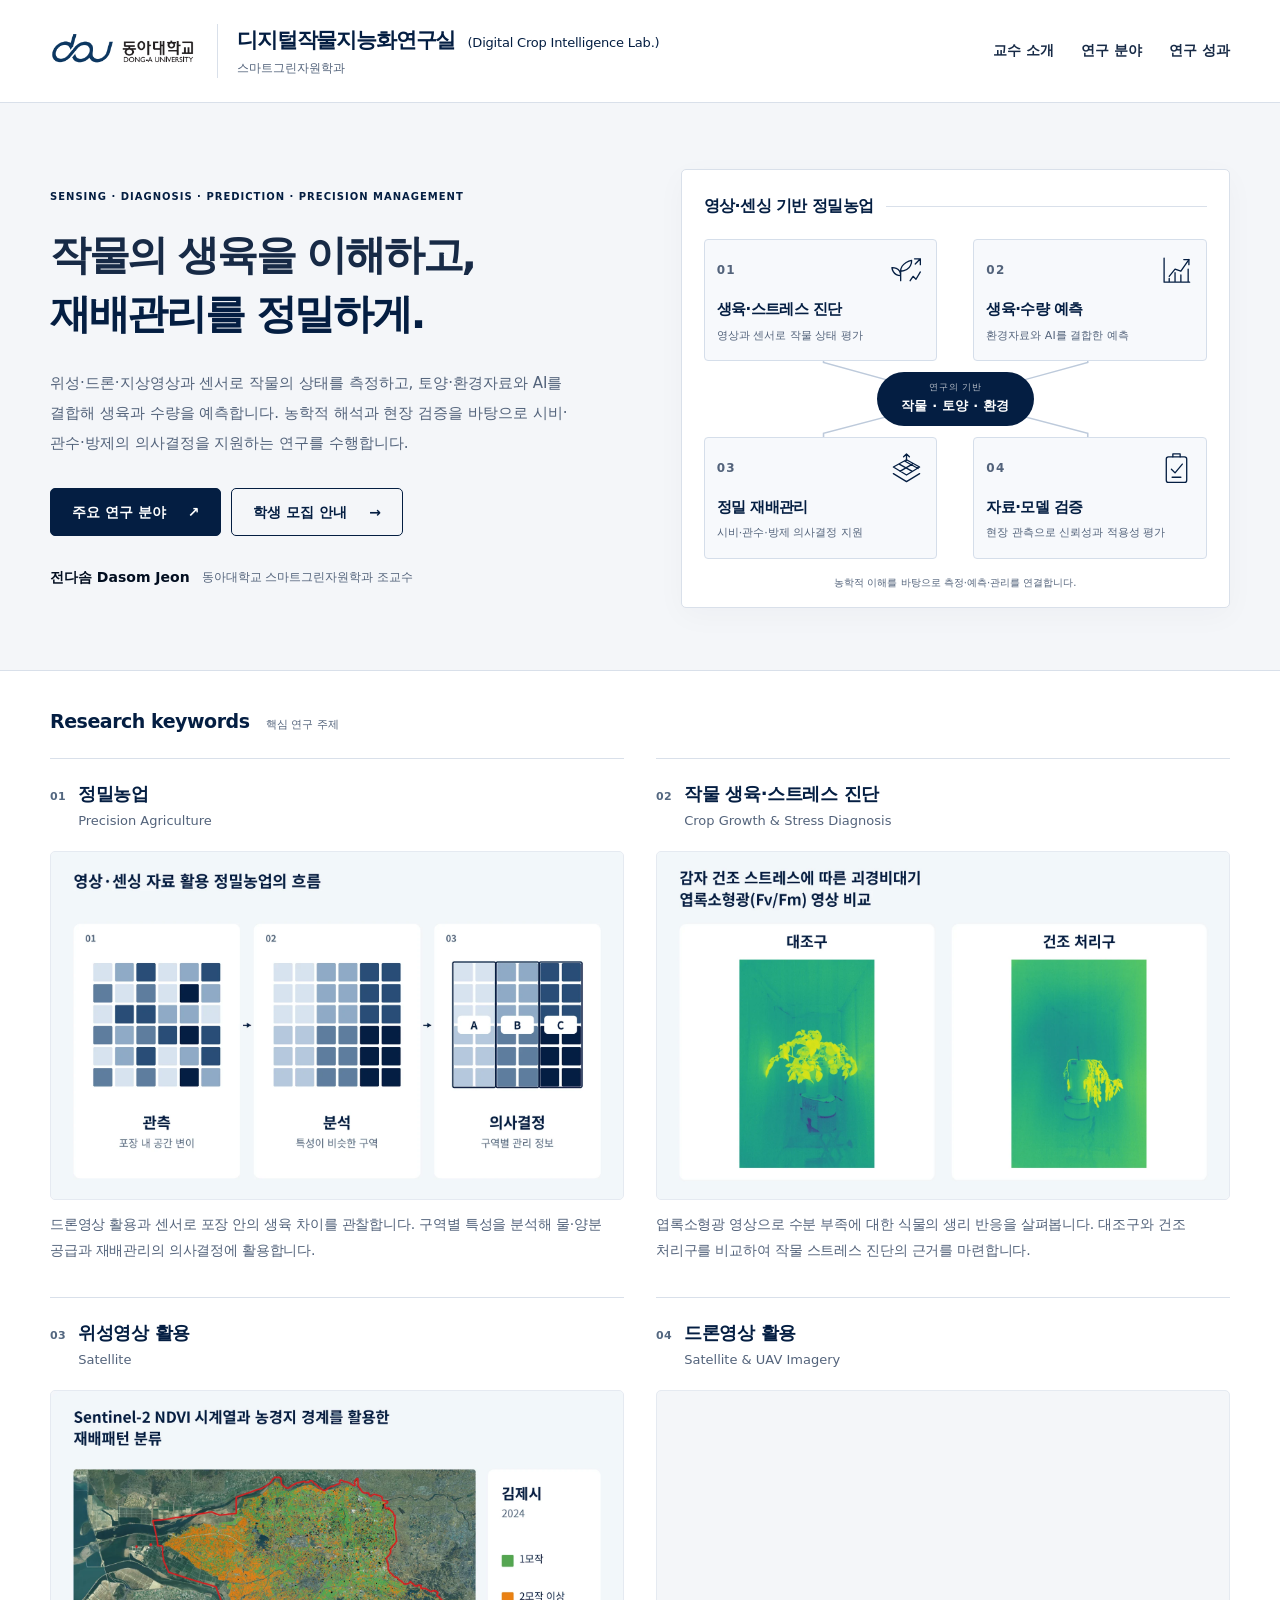
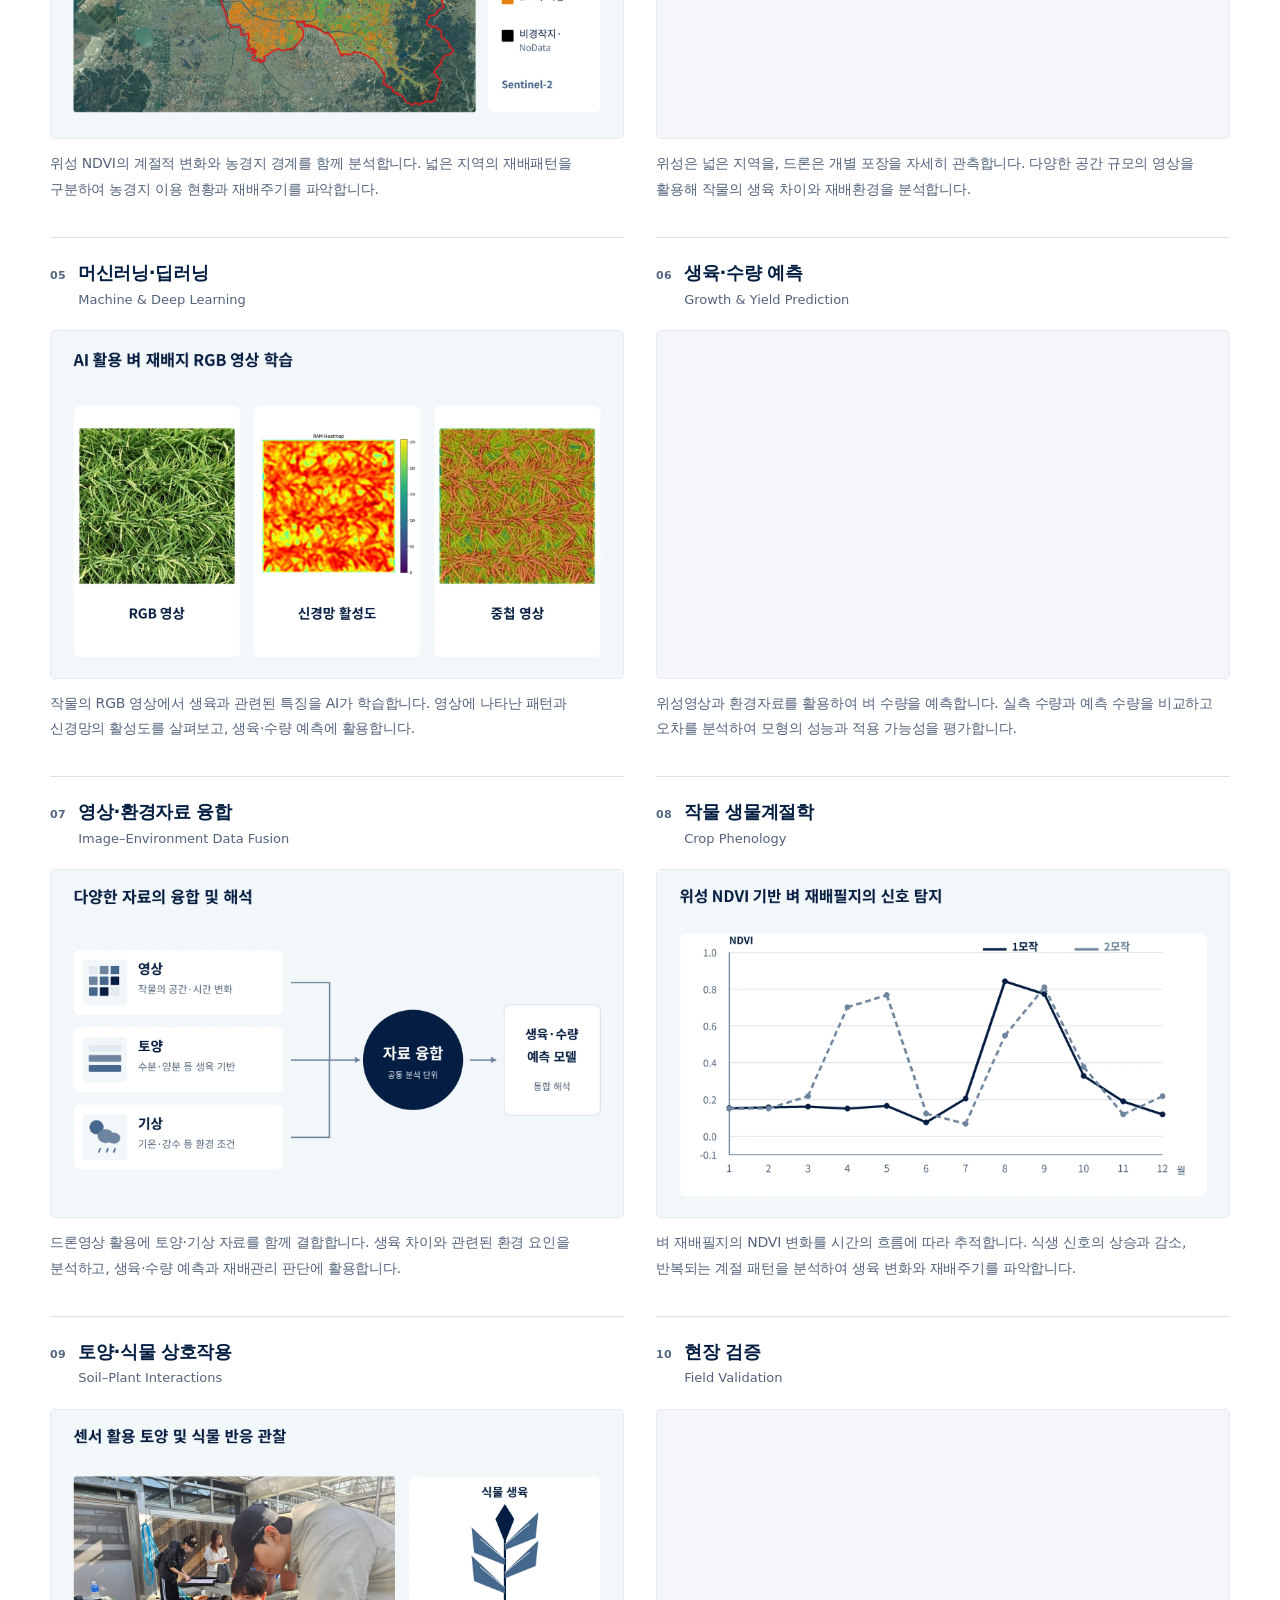
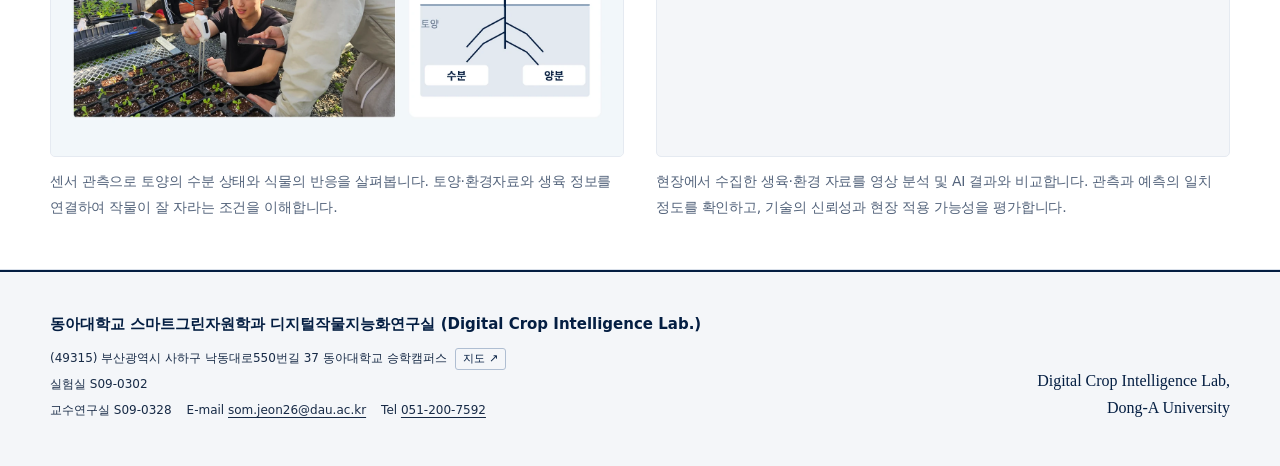
==== commit 19f9d2f4: "Add files via upload 전체 페이지 하단에 학과명 추가" ====
--- a/index.html
+++ b/index.html
@@ -1,2 +1,2 @@
 <!doctype html>
-<html lang="ko"><head><meta charset="utf-8"><meta name="viewport" content="width=device-width,initial-scale=1"><title>홈 | 전다솜 · 디지털작물지능화연구실</title><meta name="description" content="동아대학교 디지털작물지능화연구실. 영상·센싱·AI와 농학적 이해를 결합해 작물 생육·스트레스 진단, 수량 예측과 정밀 재배관리를 연구합니다."><meta name="theme-color" content="#041e42"><link rel="icon" type="image/svg+xml" href="assets/favicon.svg"><link rel="stylesheet" href="styles.css"><script src="script.js" defer></script><noscript><style>.site-nav{display:block!important}.menu-toggle,.paper-tools{display:none!important}</style></noscript></head><body><a class="skip" href="#main">본문 바로가기</a><header class="site-header"><div class="wrap header-inner"><a class="brand" href="index.html" aria-label="동아대학교 디지털작물지능화연구실 홈"><img class="brand-logo" src="assets/donga-ui.png" alt="동아대학교 DONG-A UNIVERSITY" width="247" height="72"><span class="brand-text"><span class="brand-name">디지털작물지능화연구실 <span class="brand-en" lang="en">(Digital Crop Intelligence Lab.)</span></span><span class="brand-sub">스마트그린자원학과</span></span></a><button class="menu-toggle" type="button" aria-expanded="false" aria-controls="main-nav">메뉴</button><nav class="site-nav" id="main-nav" aria-label="주 메뉴"><ul><li><a href="about.html">교수 소개</a></li><li><a href="research.html">연구 분야</a></li><li><a href="publications.html">연구 성과</a></li></ul></nav></div></header><main id="main" tabindex="-1"><section class="hero home-hero"><div class="wrap"><div class="hero-grid"><div class="hero-copy"><div class="eyebrow">Sensing · Diagnosis · Prediction · Precision Management</div><h1>작물의 생육을 이해하고,<br><em>재배관리를 정밀하게.</em></h1><p>위성·드론·지상영상과 센서로 작물의 상태를 측정하고, 토양·환경자료와 AI를 결합해 생육과 수량을 예측합니다. 농학적 해석과 현장 검증을 바탕으로 시비·관수·방제의 의사결정을 지원하는 연구를 수행합니다.</p><div class="actions"><a class="btn primary" href="research.html">주요 연구 분야 <span aria-hidden="true">↗</span></a><a class="btn secondary" href="recruit.html">학생 모집 안내 <span aria-hidden="true">→</span></a></div><div class="hero-byline"><strong>전다솜 Dasom Jeon</strong><span>동아대학교 스마트그린자원학과 조교수</span></div></div><figure class="research-concept" aria-labelledby="concept-caption"><div class="concept-heading">영상·센싱 기반 정밀농업</div><div class="concept-network"><svg class="concept-lines" viewBox="0 0 480 370" preserveAspectRatio="none" aria-hidden="true"><path d="M114 90V143L240 185 366 143V90M114 280V225L240 185 366 225V280"/></svg><a class="concept-node node-1" href="research.html#diagnosis"><span class="concept-top"><span class="concept-index">01</span><svg viewBox="0 0 48 48" fill="none" stroke="currentColor" stroke-width="1.8" stroke-linecap="round" stroke-linejoin="round" aria-hidden="true"><path d="M16 38V25m0 6C5 31 4 20 4 20s12-1 12 11Zm0-6c0-12 15-15 15-15s1 14-15 15Z"/><path d="M35 8h8v8M43 8l-7 7M29 38l4-6 4 4 6-10"/></svg></span><strong>생육·스트레스 진단</strong><span class="concept-desc">영상과 센서로 작물 상태 평가</span></a><a class="concept-node node-2" href="research.html#prediction"><span class="concept-top"><span class="concept-index">02</span><svg viewBox="0 0 48 48" fill="none" stroke="currentColor" stroke-width="1.8" stroke-linecap="round" stroke-linejoin="round" aria-hidden="true"><path d="M7 7v33h35M14 32l8-10 8 3 11-16"/><path d="M34 9h7v7"/><path d="M14 39v-4m8 4V27m8 12V30m10 9V22"/></svg></span><strong>생육·수량 예측</strong><span class="concept-desc">환경자료와 AI를 결합한 예측</span></a><a class="concept-node node-3" href="research.html#management"><span class="concept-top"><span class="concept-index">03</span><svg viewBox="0 0 48 48" fill="none" stroke="currentColor" stroke-width="1.8" stroke-linecap="round" stroke-linejoin="round" aria-hidden="true"><path d="m6 22 18-10 18 10-18 11-18-11Zm0 9 18 11 18-11M14 18l18 10M22 14l18 10M15 28l17-10"/><path d="M24 13V4m-4 4 4-4 4 4"/></svg></span><strong>정밀 재배관리</strong><span class="concept-desc">시비·관수·방제 의사결정 지원</span></a><a class="concept-node node-4" href="research.html#validation"><span class="concept-top"><span class="concept-index">04</span><svg viewBox="0 0 48 48" fill="none" stroke="currentColor" stroke-width="1.8" stroke-linecap="round" stroke-linejoin="round" aria-hidden="true"><rect x="10" y="8" width="28" height="35" rx="3"/><path d="M19 8V4h10v4M17 25l5 5 10-12M18 36h12"/></svg></span><strong>자료·모델 검증</strong><span class="concept-desc">현장 관측으로 신뢰성과 적용성 평가</span></a><div class="concept-core"><span>연구의 기반</span><strong>작물 · 토양 · 환경</strong></div></div><figcaption id="concept-caption">농학적 이해를 바탕으로 측정·예측·관리를 연결합니다.</figcaption></figure></div></div></section><section class="keywords-section" aria-labelledby="keywords-title"><div class="wrap"><div class="keywords-heading"><h2 id="keywords-title" lang="en">Research keywords</h2><span>핵심 연구 주제</span></div><ol class="keyword-list keyword-gallery"><li class="keyword-card"><div class="keyword-card-heading"><span class="keyword-number">01</span><div><strong>정밀농업</strong><span class="keyword-english" lang="en">Precision Agriculture</span></div></div><figure class="keyword-figure"><button type="button" class="keyword-visual" aria-label="정밀농업 시각자료 크게 보기" aria-haspopup="dialog" data-title="정밀농업"><img src="assets/keywords/01-precision-agriculture.webp" alt="관측, 분석, 의사결정으로 이어지는 정밀농업 개념도. 격자 색은 설명용이며 실제 처방 지도가 아닙니다." width="1650" height="1000" loading="lazy" decoding="async"><span class="keyword-zoom" aria-hidden="true">크게 보기 <span>＋</span></span></button><figcaption>드론영상 활용과 센서로 포장 안의 생육 차이를 관찰합니다. 구역별 특성을 분석해 물·양분 공급과 재배관리의 의사결정에 활용합니다.</figcaption></figure></li><li class="keyword-card"><div class="keyword-card-heading"><span class="keyword-number">02</span><div><strong>작물 생육·스트레스 진단</strong><span class="keyword-english" lang="en">Crop Growth &amp; Stress Diagnosis</span></div></div><figure class="keyword-figure"><button type="button" class="keyword-visual" aria-label="작물 생육·스트레스 진단 시각자료 크게 보기" aria-haspopup="dialog" data-title="작물 생육·스트레스 진단"><img src="assets/keywords/02-crop-stress.webp" alt="감자 괴경비대기의 대조구와 건조 처리구 엽록소 형광 Fv/Fm 원본 영상 두 장." width="1650" height="1000" loading="lazy" decoding="async"><span class="keyword-zoom" aria-hidden="true">크게 보기 <span>＋</span></span></button><figcaption>엽록소형광 영상으로 수분 부족에 대한 식물의 생리 반응을 살펴봅니다. 대조구와 건조 처리구를 비교하여 작물 스트레스 진단의 근거를 마련합니다.</figcaption></figure></li><li class="keyword-card"><div class="keyword-card-heading"><span class="keyword-number">03</span><div><strong>위성영상 활용</strong><span class="keyword-english" lang="en">Satellite</span></div></div><figure class="keyword-figure"><button type="button" class="keyword-visual" aria-label="위성영상 활용 시각자료 크게 보기" aria-haspopup="dialog" data-title="위성영상 활용"><img src="assets/keywords/03-remote-sensing.webp" alt="김제시 2024년 재배패턴 지도. 초록은 1모작, 주황은 2모작 이상, 검정은 비경작지 또는 NoData입니다." width="1650" height="1000" loading="lazy" decoding="async"><span class="keyword-zoom" aria-hidden="true">크게 보기 <span>＋</span></span></button><figcaption>위성 NDVI의 계절적 변화와 농경지 경계를 함께 분석합니다. 넓은 지역의 재배패턴을 구분하여 농경지 이용 현황과 재배주기를 파악합니다.</figcaption></figure></li><li class="keyword-card"><div class="keyword-card-heading"><span class="keyword-number">04</span><div><strong>드론영상 활용</strong><span class="keyword-english" lang="en">Satellite &amp; UAV Imagery</span></div></div><figure class="keyword-figure"><button type="button" class="keyword-visual" aria-label="드론영상 활용 시각자료 크게 보기" aria-haspopup="dialog" data-title="드론영상 활용"><img src="assets/keywords/04-satellite-uav.webp" alt="드론을 준비하는 현장 사진과 벼 시험포장의 상공 영상. 두 자료는 별개의 연구 사례입니다." width="1650" height="1000" loading="lazy" decoding="async"><span class="keyword-zoom" aria-hidden="true">크게 보기 <span>＋</span></span></button><figcaption>위성은 넓은 지역을, 드론은 개별 포장을 자세히 관측합니다. 다양한 공간 규모의 영상을 활용해 작물의 생육 차이와 재배환경을 분석합니다.</figcaption></figure></li><li class="keyword-card"><div class="keyword-card-heading"><span class="keyword-number">05</span><div><strong>머신러닝·딥러닝</strong><span class="keyword-english" lang="en">Machine &amp; Deep Learning</span></div></div><figure class="keyword-figure"><button type="button" class="keyword-visual" aria-label="머신러닝·딥러닝 시각자료 크게 보기" aria-haspopup="dialog" data-title="머신러닝·딥러닝"><img src="assets/keywords/05-machine-learning.webp" alt="실제 벼 RGB 영상, RAM 신경망 활성도 지도와 원본 영상에 중첩한 결과. 활성도는 피해 정도나 인과적 중요도가 아닙니다." width="1650" height="1000" loading="lazy" decoding="async"><span class="keyword-zoom" aria-hidden="true">크게 보기 <span>＋</span></span></button><figcaption>작물의 RGB 영상에서 생육과 관련된 특징을 AI가 학습합니다. 영상에 나타난 패턴과 신경망의 활성도를 살펴보고, 생육·수량 예측에 활용합니다.</figcaption></figure></li><li class="keyword-card"><div class="keyword-card-heading"><span class="keyword-number">06</span><div><strong>생육·수량 예측</strong><span class="keyword-english" lang="en">Growth &amp; Yield Prediction</span></div></div><figure class="keyword-figure"><button type="button" class="keyword-visual" aria-label="생육·수량 예측 시각자료 크게 보기" aria-haspopup="dialog" data-title="생육·수량 예측"><img src="assets/keywords/06-yield-prediction.webp" alt="바로미2 벼의 실측 수량과 모형 예측 수량 산점도. 원본 점과 1대1 기준선, 단위 kg/10a를 유지했습니다." width="1650" height="1000" loading="lazy" decoding="async"><span class="keyword-zoom" aria-hidden="true">크게 보기 <span>＋</span></span></button><figcaption>위성영상과 환경자료를 활용하여 벼 수량을 예측합니다. 실측 수량과 예측 수량을 비교하고 오차를 분석하여 모형의 성능과 적용 가능성을 평가합니다.</figcaption></figure></li><li class="keyword-card"><div class="keyword-card-heading"><span class="keyword-number">07</span><div><strong>영상·환경자료 융합</strong><span class="keyword-english" lang="en">Image–Environment Data Fusion</span></div></div><figure class="keyword-figure"><button type="button" class="keyword-visual" aria-label="영상·환경자료 융합 시각자료 크게 보기" aria-haspopup="dialog" data-title="영상·환경자료 융합"><img src="assets/keywords/07-data-fusion.webp" alt="영상, 토양, 기상 자료가 공통 분석 단위로 융합되고 생육·수량 예측 모델로 연결되는 개념도." width="1650" height="1000" loading="lazy" decoding="async"><span class="keyword-zoom" aria-hidden="true">크게 보기 <span>＋</span></span></button><figcaption>드론영상 활용에 토양·기상 자료를 함께 결합합니다. 생육 차이와 관련된 환경 요인을 분석하고, 생육·수량 예측과 재배관리 판단에 활용합니다.</figcaption></figure></li><li class="keyword-card"><div class="keyword-card-heading"><span class="keyword-number">08</span><div><strong>작물 생물계절학</strong><span class="keyword-english" lang="en">Crop Phenology</span></div></div><figure class="keyword-figure"><button type="button" class="keyword-visual" aria-label="작물 생물계절학 시각자료 크게 보기" aria-haspopup="dialog" data-title="작물 생물계절학"><img src="assets/keywords/08-crop-phenology.webp" alt="제공된 PPT의 실제 월별 NDVI 중 1모작과 2모작 시계열을 다시 그린 그래프. 1월부터 12월까지 원래 수치와 직선 연결을 유지했습니다." width="1650" height="1000" loading="lazy" decoding="async"><span class="keyword-zoom" aria-hidden="true">크게 보기 <span>＋</span></span></button><figcaption>벼 재배필지의 NDVI 변화를 시간의 흐름에 따라 추적합니다. 식생 신호의 상승과 감소, 반복되는 계절 패턴을 분석하여 생육 변화와 재배주기를 파악합니다.</figcaption></figure></li><li class="keyword-card"><div class="keyword-card-heading"><span class="keyword-number">09</span><div><strong>토양·식물 상호작용</strong><span class="keyword-english" lang="en">Soil–Plant Interactions</span></div></div><figure class="keyword-figure"><button type="button" class="keyword-visual" aria-label="토양·식물 상호작용 시각자료 크게 보기" aria-haspopup="dialog" data-title="토양·식물 상호작용"><img src="assets/keywords/09-soil-plant.webp" alt="학생들의 온실 센서 측정 사진과 토양의 수분·양분 및 식물 뿌리의 연결을 표현한 개념도." width="1650" height="1000" loading="lazy" decoding="async"><span class="keyword-zoom" aria-hidden="true">크게 보기 <span>＋</span></span></button><figcaption>센서 관측으로 토양의 수분 상태와 식물의 반응을 살펴봅니다. 토양·환경자료와 생육 정보를 연결하여 작물이 잘 자라는 조건을 이해합니다.</figcaption></figure></li><li class="keyword-card"><div class="keyword-card-heading"><span class="keyword-number">10</span><div><strong>현장 검증</strong><span class="keyword-english" lang="en">Field Validation</span></div></div><figure class="keyword-figure"><button type="button" class="keyword-visual" aria-label="현장 검증 시각자료 크게 보기" aria-haspopup="dialog" data-title="현장 검증"><img src="assets/keywords/10-field-validation.webp" alt="관측 타워가 있는 벼 포장에서 생육을 조사하는 원본 사진과 지상 관측 및 영상 분석의 비교 개념도." width="1650" height="1000" loading="lazy" decoding="async"><span class="keyword-zoom" aria-hidden="true">크게 보기 <span>＋</span></span></button><figcaption>현장에서 수집한 생육·환경 자료를 영상 분석 및 AI 결과와 비교합니다. 관측과 예측의 일치 정도를 확인하고, 기술의 신뢰성과 현장 적용 가능성을 평가합니다.</figcaption></figure></li></ol><dialog id="keyword-lightbox" class="keyword-lightbox" aria-labelledby="keyword-lightbox-title"><div class="keyword-lightbox-head"><p id="keyword-lightbox-title"></p><button type="button" class="keyword-lightbox-close" aria-label="확대 이미지 닫기">닫기 <span aria-hidden="true">×</span></button></div><img id="keyword-lightbox-image" alt=""><p id="keyword-lightbox-caption"></p></dialog></div></section></main><footer class="site-footer"><div class="wrap footer-main"><div class="footer-info"><strong>동아대학교 디지털작물지능화연구실 <span lang="en">(Digital Crop Intelligence Lab.)</span></strong><p>(49315) 부산광역시 사하구 낙동대로550번길 37 동아대학교 승학캠퍼스 <a class="footer-map" href="https://map.kakao.com/?q=%EB%8F%99%EC%95%84%EB%8C%80%ED%95%99%EA%B5%90%20%EC%8A%B9%ED%95%99%EC%BA%A0%ED%8D%BC%EC%8A%A4" target="_blank" rel="noopener noreferrer">지도 <span aria-hidden="true">↗</span></a></p><p>실험실 S09-0302</p><p class="footer-contact"><span>교수연구실 S09-0328</span><span>E-mail <a href="mailto:som.jeon26@dau.ac.kr">som.jeon26@dau.ac.kr</a></span><span>Tel <a href="tel:+82512007592">051-200-7592</a></span></p></div><p class="footer-signature" lang="en">Digital Crop Intelligence Lab,<br>Dong-A University</p></div></footer></body></html>+<html lang="ko"><head><meta charset="utf-8"><meta name="viewport" content="width=device-width,initial-scale=1"><title>홈 | 전다솜 · 디지털작물지능화연구실</title><meta name="description" content="동아대학교 디지털작물지능화연구실. 영상·센싱·AI와 농학적 이해를 결합해 작물 생육·스트레스 진단, 수량 예측과 정밀 재배관리를 연구합니다."><meta name="theme-color" content="#041e42"><link rel="icon" type="image/svg+xml" href="assets/favicon.svg"><link rel="stylesheet" href="styles.css"><script src="script.js" defer></script><noscript><style>.site-nav{display:block!important}.menu-toggle,.paper-tools{display:none!important}</style></noscript></head><body><a class="skip" href="#main">본문 바로가기</a><header class="site-header"><div class="wrap header-inner"><a class="brand" href="index.html" aria-label="동아대학교 디지털작물지능화연구실 홈"><img class="brand-logo" src="assets/donga-ui.png" alt="동아대학교 DONG-A UNIVERSITY" width="247" height="72"><span class="brand-text"><span class="brand-name">디지털작물지능화연구실 <span class="brand-en" lang="en">(Digital Crop Intelligence Lab.)</span></span><span class="brand-sub">스마트그린자원학과</span></span></a><button class="menu-toggle" type="button" aria-expanded="false" aria-controls="main-nav">메뉴</button><nav class="site-nav" id="main-nav" aria-label="주 메뉴"><ul><li><a href="about.html">교수 소개</a></li><li><a href="research.html">연구 분야</a></li><li><a href="publications.html">연구 성과</a></li></ul></nav></div></header><main id="main" tabindex="-1"><section class="hero home-hero"><div class="wrap"><div class="hero-grid"><div class="hero-copy"><div class="eyebrow">Sensing · Diagnosis · Prediction · Precision Management</div><h1>작물의 생육을 이해하고,<br><em>재배관리를 정밀하게.</em></h1><p>위성·드론·지상영상과 센서로 작물의 상태를 측정하고, 토양·환경자료와 AI를 결합해 생육과 수량을 예측합니다. 농학적 해석과 현장 검증을 바탕으로 시비·관수·방제의 의사결정을 지원하는 연구를 수행합니다.</p><div class="actions"><a class="btn primary" href="research.html">주요 연구 분야 <span aria-hidden="true">↗</span></a><a class="btn secondary" href="recruit.html">학생 모집 안내 <span aria-hidden="true">→</span></a></div><div class="hero-byline"><strong>전다솜 Dasom Jeon</strong><span>동아대학교 스마트그린자원학과 조교수</span></div></div><figure class="research-concept" aria-labelledby="concept-caption"><div class="concept-heading">영상·센싱 기반 정밀농업</div><div class="concept-network"><svg class="concept-lines" viewBox="0 0 480 370" preserveAspectRatio="none" aria-hidden="true"><path d="M114 90V143L240 185 366 143V90M114 280V225L240 185 366 225V280"/></svg><a class="concept-node node-1" href="research.html#diagnosis"><span class="concept-top"><span class="concept-index">01</span><svg viewBox="0 0 48 48" fill="none" stroke="currentColor" stroke-width="1.8" stroke-linecap="round" stroke-linejoin="round" aria-hidden="true"><path d="M16 38V25m0 6C5 31 4 20 4 20s12-1 12 11Zm0-6c0-12 15-15 15-15s1 14-15 15Z"/><path d="M35 8h8v8M43 8l-7 7M29 38l4-6 4 4 6-10"/></svg></span><strong>생육·스트레스 진단</strong><span class="concept-desc">영상과 센서로 작물 상태 평가</span></a><a class="concept-node node-2" href="research.html#prediction"><span class="concept-top"><span class="concept-index">02</span><svg viewBox="0 0 48 48" fill="none" stroke="currentColor" stroke-width="1.8" stroke-linecap="round" stroke-linejoin="round" aria-hidden="true"><path d="M7 7v33h35M14 32l8-10 8 3 11-16"/><path d="M34 9h7v7"/><path d="M14 39v-4m8 4V27m8 12V30m10 9V22"/></svg></span><strong>생육·수량 예측</strong><span class="concept-desc">환경자료와 AI를 결합한 예측</span></a><a class="concept-node node-3" href="research.html#management"><span class="concept-top"><span class="concept-index">03</span><svg viewBox="0 0 48 48" fill="none" stroke="currentColor" stroke-width="1.8" stroke-linecap="round" stroke-linejoin="round" aria-hidden="true"><path d="m6 22 18-10 18 10-18 11-18-11Zm0 9 18 11 18-11M14 18l18 10M22 14l18 10M15 28l17-10"/><path d="M24 13V4m-4 4 4-4 4 4"/></svg></span><strong>정밀 재배관리</strong><span class="concept-desc">시비·관수·방제 의사결정 지원</span></a><a class="concept-node node-4" href="research.html#validation"><span class="concept-top"><span class="concept-index">04</span><svg viewBox="0 0 48 48" fill="none" stroke="currentColor" stroke-width="1.8" stroke-linecap="round" stroke-linejoin="round" aria-hidden="true"><rect x="10" y="8" width="28" height="35" rx="3"/><path d="M19 8V4h10v4M17 25l5 5 10-12M18 36h12"/></svg></span><strong>자료·모델 검증</strong><span class="concept-desc">현장 관측으로 신뢰성과 적용성 평가</span></a><div class="concept-core"><span>연구의 기반</span><strong>작물 · 토양 · 환경</strong></div></div><figcaption id="concept-caption">농학적 이해를 바탕으로 측정·예측·관리를 연결합니다.</figcaption></figure></div></div></section><section class="keywords-section" aria-labelledby="keywords-title"><div class="wrap"><div class="keywords-heading"><h2 id="keywords-title" lang="en">Research keywords</h2><span>핵심 연구 주제</span></div><ol class="keyword-list keyword-gallery"><li class="keyword-card"><div class="keyword-card-heading"><span class="keyword-number">01</span><div><strong>정밀농업</strong><span class="keyword-english" lang="en">Precision Agriculture</span></div></div><figure class="keyword-figure"><button type="button" class="keyword-visual" aria-label="정밀농업 시각자료 크게 보기" aria-haspopup="dialog" data-title="정밀농업"><img src="assets/keywords/01-precision-agriculture.webp" alt="관측, 분석, 의사결정으로 이어지는 정밀농업 개념도. 격자 색은 설명용이며 실제 처방 지도가 아닙니다." width="1650" height="1000" loading="lazy" decoding="async"><span class="keyword-zoom" aria-hidden="true">크게 보기 <span>＋</span></span></button><figcaption>드론영상 활용과 센서로 포장 안의 생육 차이를 관찰합니다. 구역별 특성을 분석해 물·양분 공급과 재배관리의 의사결정에 활용합니다.</figcaption></figure></li><li class="keyword-card"><div class="keyword-card-heading"><span class="keyword-number">02</span><div><strong>작물 생육·스트레스 진단</strong><span class="keyword-english" lang="en">Crop Growth &amp; Stress Diagnosis</span></div></div><figure class="keyword-figure"><button type="button" class="keyword-visual" aria-label="작물 생육·스트레스 진단 시각자료 크게 보기" aria-haspopup="dialog" data-title="작물 생육·스트레스 진단"><img src="assets/keywords/02-crop-stress.webp" alt="감자 괴경비대기의 대조구와 건조 처리구 엽록소 형광 Fv/Fm 원본 영상 두 장." width="1650" height="1000" loading="lazy" decoding="async"><span class="keyword-zoom" aria-hidden="true">크게 보기 <span>＋</span></span></button><figcaption>엽록소형광 영상으로 수분 부족에 대한 식물의 생리 반응을 살펴봅니다. 대조구와 건조 처리구를 비교하여 작물 스트레스 진단의 근거를 마련합니다.</figcaption></figure></li><li class="keyword-card"><div class="keyword-card-heading"><span class="keyword-number">03</span><div><strong>위성영상 활용</strong><span class="keyword-english" lang="en">Satellite</span></div></div><figure class="keyword-figure"><button type="button" class="keyword-visual" aria-label="위성영상 활용 시각자료 크게 보기" aria-haspopup="dialog" data-title="위성영상 활용"><img src="assets/keywords/03-remote-sensing.webp" alt="김제시 2024년 재배패턴 지도. 초록은 1모작, 주황은 2모작 이상, 검정은 비경작지 또는 NoData입니다." width="1650" height="1000" loading="lazy" decoding="async"><span class="keyword-zoom" aria-hidden="true">크게 보기 <span>＋</span></span></button><figcaption>위성 NDVI의 계절적 변화와 농경지 경계를 함께 분석합니다. 넓은 지역의 재배패턴을 구분하여 농경지 이용 현황과 재배주기를 파악합니다.</figcaption></figure></li><li class="keyword-card"><div class="keyword-card-heading"><span class="keyword-number">04</span><div><strong>드론영상 활용</strong><span class="keyword-english" lang="en">Satellite &amp; UAV Imagery</span></div></div><figure class="keyword-figure"><button type="button" class="keyword-visual" aria-label="드론영상 활용 시각자료 크게 보기" aria-haspopup="dialog" data-title="드론영상 활용"><img src="assets/keywords/04-satellite-uav.webp" alt="드론을 준비하는 현장 사진과 벼 시험포장의 상공 영상. 두 자료는 별개의 연구 사례입니다." width="1650" height="1000" loading="lazy" decoding="async"><span class="keyword-zoom" aria-hidden="true">크게 보기 <span>＋</span></span></button><figcaption>위성은 넓은 지역을, 드론은 개별 포장을 자세히 관측합니다. 다양한 공간 규모의 영상을 활용해 작물의 생육 차이와 재배환경을 분석합니다.</figcaption></figure></li><li class="keyword-card"><div class="keyword-card-heading"><span class="keyword-number">05</span><div><strong>머신러닝·딥러닝</strong><span class="keyword-english" lang="en">Machine &amp; Deep Learning</span></div></div><figure class="keyword-figure"><button type="button" class="keyword-visual" aria-label="머신러닝·딥러닝 시각자료 크게 보기" aria-haspopup="dialog" data-title="머신러닝·딥러닝"><img src="assets/keywords/05-machine-learning.webp" alt="실제 벼 RGB 영상, RAM 신경망 활성도 지도와 원본 영상에 중첩한 결과. 활성도는 피해 정도나 인과적 중요도가 아닙니다." width="1650" height="1000" loading="lazy" decoding="async"><span class="keyword-zoom" aria-hidden="true">크게 보기 <span>＋</span></span></button><figcaption>작물의 RGB 영상에서 생육과 관련된 특징을 AI가 학습합니다. 영상에 나타난 패턴과 신경망의 활성도를 살펴보고, 생육·수량 예측에 활용합니다.</figcaption></figure></li><li class="keyword-card"><div class="keyword-card-heading"><span class="keyword-number">06</span><div><strong>생육·수량 예측</strong><span class="keyword-english" lang="en">Growth &amp; Yield Prediction</span></div></div><figure class="keyword-figure"><button type="button" class="keyword-visual" aria-label="생육·수량 예측 시각자료 크게 보기" aria-haspopup="dialog" data-title="생육·수량 예측"><img src="assets/keywords/06-yield-prediction.webp" alt="바로미2 벼의 실측 수량과 모형 예측 수량 산점도. 원본 점과 1대1 기준선, 단위 kg/10a를 유지했습니다." width="1650" height="1000" loading="lazy" decoding="async"><span class="keyword-zoom" aria-hidden="true">크게 보기 <span>＋</span></span></button><figcaption>위성영상과 환경자료를 활용하여 벼 수량을 예측합니다. 실측 수량과 예측 수량을 비교하고 오차를 분석하여 모형의 성능과 적용 가능성을 평가합니다.</figcaption></figure></li><li class="keyword-card"><div class="keyword-card-heading"><span class="keyword-number">07</span><div><strong>영상·환경자료 융합</strong><span class="keyword-english" lang="en">Image–Environment Data Fusion</span></div></div><figure class="keyword-figure"><button type="button" class="keyword-visual" aria-label="영상·환경자료 융합 시각자료 크게 보기" aria-haspopup="dialog" data-title="영상·환경자료 융합"><img src="assets/keywords/07-data-fusion.webp" alt="영상, 토양, 기상 자료가 공통 분석 단위로 융합되고 생육·수량 예측 모델로 연결되는 개념도." width="1650" height="1000" loading="lazy" decoding="async"><span class="keyword-zoom" aria-hidden="true">크게 보기 <span>＋</span></span></button><figcaption>드론영상 활용에 토양·기상 자료를 함께 결합합니다. 생육 차이와 관련된 환경 요인을 분석하고, 생육·수량 예측과 재배관리 판단에 활용합니다.</figcaption></figure></li><li class="keyword-card"><div class="keyword-card-heading"><span class="keyword-number">08</span><div><strong>작물 생물계절학</strong><span class="keyword-english" lang="en">Crop Phenology</span></div></div><figure class="keyword-figure"><button type="button" class="keyword-visual" aria-label="작물 생물계절학 시각자료 크게 보기" aria-haspopup="dialog" data-title="작물 생물계절학"><img src="assets/keywords/08-crop-phenology.webp" alt="제공된 PPT의 실제 월별 NDVI 중 1모작과 2모작 시계열을 다시 그린 그래프. 1월부터 12월까지 원래 수치와 직선 연결을 유지했습니다." width="1650" height="1000" loading="lazy" decoding="async"><span class="keyword-zoom" aria-hidden="true">크게 보기 <span>＋</span></span></button><figcaption>벼 재배필지의 NDVI 변화를 시간의 흐름에 따라 추적합니다. 식생 신호의 상승과 감소, 반복되는 계절 패턴을 분석하여 생육 변화와 재배주기를 파악합니다.</figcaption></figure></li><li class="keyword-card"><div class="keyword-card-heading"><span class="keyword-number">09</span><div><strong>토양·식물 상호작용</strong><span class="keyword-english" lang="en">Soil–Plant Interactions</span></div></div><figure class="keyword-figure"><button type="button" class="keyword-visual" aria-label="토양·식물 상호작용 시각자료 크게 보기" aria-haspopup="dialog" data-title="토양·식물 상호작용"><img src="assets/keywords/09-soil-plant.webp" alt="학생들의 온실 센서 측정 사진과 토양의 수분·양분 및 식물 뿌리의 연결을 표현한 개념도." width="1650" height="1000" loading="lazy" decoding="async"><span class="keyword-zoom" aria-hidden="true">크게 보기 <span>＋</span></span></button><figcaption>센서 관측으로 토양의 수분 상태와 식물의 반응을 살펴봅니다. 토양·환경자료와 생육 정보를 연결하여 작물이 잘 자라는 조건을 이해합니다.</figcaption></figure></li><li class="keyword-card"><div class="keyword-card-heading"><span class="keyword-number">10</span><div><strong>현장 검증</strong><span class="keyword-english" lang="en">Field Validation</span></div></div><figure class="keyword-figure"><button type="button" class="keyword-visual" aria-label="현장 검증 시각자료 크게 보기" aria-haspopup="dialog" data-title="현장 검증"><img src="assets/keywords/10-field-validation.webp" alt="관측 타워가 있는 벼 포장에서 생육을 조사하는 원본 사진과 지상 관측 및 영상 분석의 비교 개념도." width="1650" height="1000" loading="lazy" decoding="async"><span class="keyword-zoom" aria-hidden="true">크게 보기 <span>＋</span></span></button><figcaption>현장에서 수집한 생육·환경 자료를 영상 분석 및 AI 결과와 비교합니다. 관측과 예측의 일치 정도를 확인하고, 기술의 신뢰성과 현장 적용 가능성을 평가합니다.</figcaption></figure></li></ol><dialog id="keyword-lightbox" class="keyword-lightbox" aria-labelledby="keyword-lightbox-title"><div class="keyword-lightbox-head"><p id="keyword-lightbox-title"></p><button type="button" class="keyword-lightbox-close" aria-label="확대 이미지 닫기">닫기 <span aria-hidden="true">×</span></button></div><img id="keyword-lightbox-image" alt=""><p id="keyword-lightbox-caption"></p></dialog></div></section></main><footer class="site-footer"><div class="wrap footer-main"><div class="footer-info"><strong>동아대학교 스마트그린자원학과 디지털작물지능화연구실 <span lang="en">(Digital Crop Intelligence Lab.)</span></strong><p>(49315) 부산광역시 사하구 낙동대로550번길 37 동아대학교 승학캠퍼스 <a class="footer-map" href="https://map.kakao.com/?q=%EB%8F%99%EC%95%84%EB%8C%80%ED%95%99%EA%B5%90%20%EC%8A%B9%ED%95%99%EC%BA%A0%ED%8D%BC%EC%8A%A4" target="_blank" rel="noopener noreferrer">지도 <span aria-hidden="true">↗</span></a></p><p>실험실 S09-0302</p><p class="footer-contact"><span>교수연구실 S09-0328</span><span>E-mail <a href="mailto:som.jeon26@dau.ac.kr">som.jeon26@dau.ac.kr</a></span><span>Tel <a href="tel:+82512007592">051-200-7592</a></span></p></div><p class="footer-signature" lang="en">Digital Crop Intelligence Lab,<br>Dong-A University</p></div></footer></body></html>
